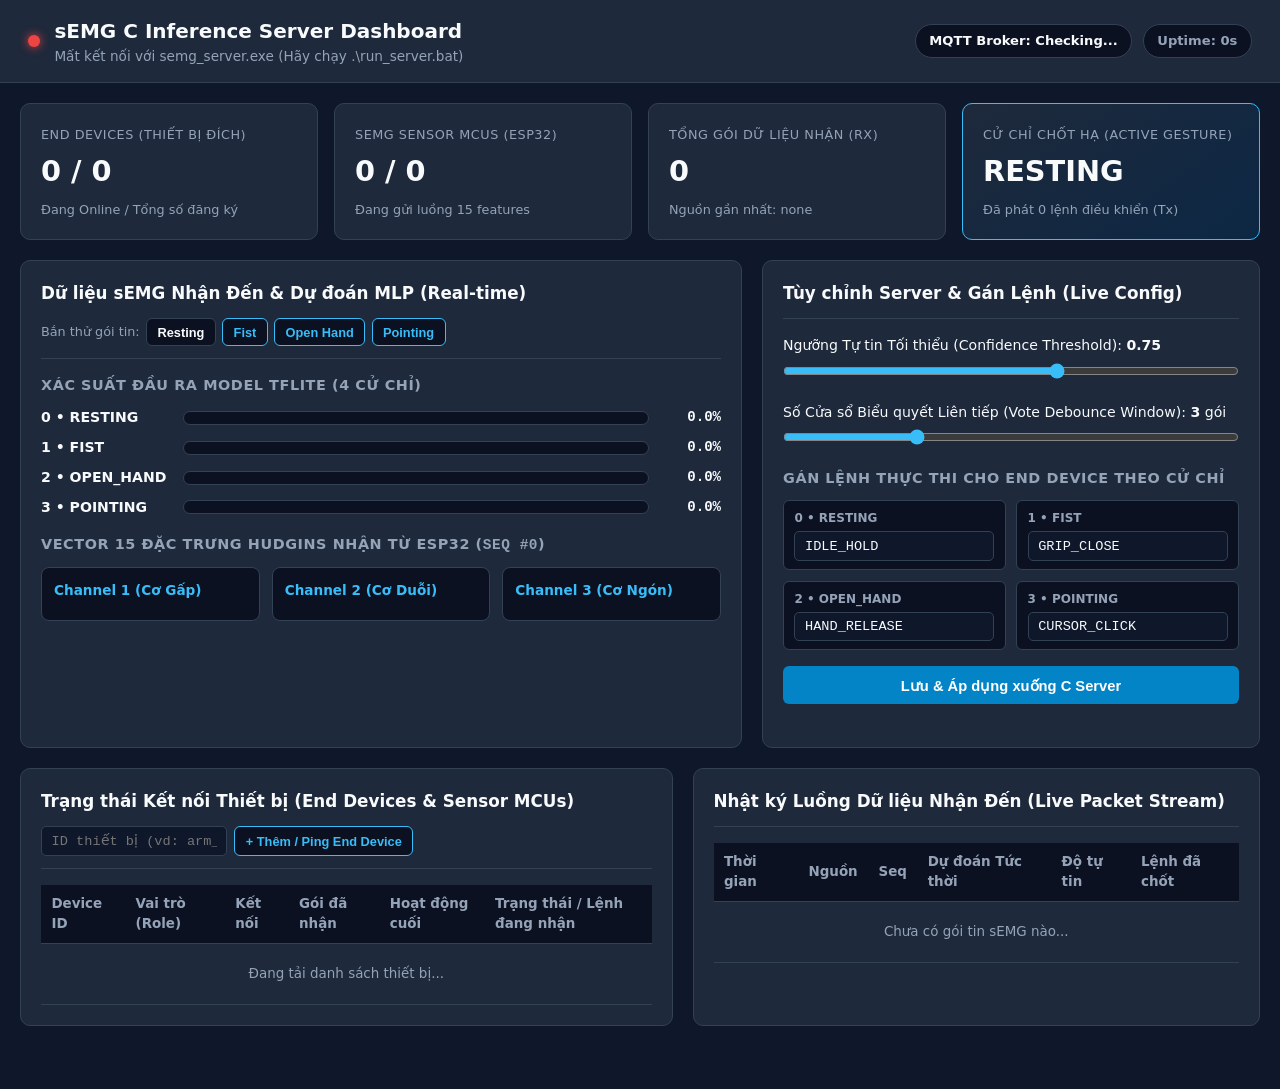
==== Server/ui/index.html @ dfbcbc60 "[UPDATE] Web GUI for server" ====
<!DOCTYPE html>
<html lang="vi">
<head>
  <meta charset="UTF-8">
  <meta name="viewport" content="width=device-width, initial-scale=1.0">
  <title>sEMG IoT Inference Server — Control Center</title>
  <link rel="stylesheet" href="style.css">
</head>
<body>
  <header class="topbar">
    <div class="brand">
      <span class="pulse-dot" id="srvDot"></span>
      <div>
        <h1>sEMG C Inference Server Dashboard</h1>
        <p id="engineInfo">Connecting to C Backend (http://localhost:8080)...</p>
      </div>
    </div>
    <div class="topbar-badges">
      <div class="status-pill" id="mqttBadge">MQTT Broker: Checking...</div>
      <div class="status-pill muted" id="uptimeBadge">Uptime: 0s</div>
    </div>
  </header>

  <main class="container">
    <!-- Hàng 1: KPI Cards -->
    <section class="kpi-grid">
      <div class="kpi-card">
        <span class="kpi-label">End Devices (Thiết bị Đích)</span>
        <div class="kpi-value" id="kpiEndDev">0 / 0</div>
        <span class="kpi-sub">Đang Online / Tổng số đăng ký</span>
      </div>
      <div class="kpi-card">
        <span class="kpi-label">sEMG Sensor MCUs (ESP32)</span>
        <div class="kpi-value" id="kpiSensors">0 / 0</div>
        <span class="kpi-sub">Đang gửi luồng 15 features</span>
      </div>
      <div class="kpi-card">
        <span class="kpi-label">Tổng Gói Dữ liệu Nhận (Rx)</span>
        <div class="kpi-value" id="kpiRx">0</div>
        <span class="kpi-sub" id="kpiLastSensor">Nguồn gần nhất: none</span>
      </div>
      <div class="kpi-card highlight">
        <span class="kpi-label">Cử chỉ Chốt Hạ (Active Gesture)</span>
        <div class="kpi-value" id="kpiGesture">RESTING</div>
        <span class="kpi-sub" id="kpiTx">Đã phát 0 lệnh điều khiển (Tx)</span>
      </div>
    </section>

    <!-- Hàng 2: Dữ liệu nhận đến (15 Features + Xác suất MLP) & Tùy chỉnh Server -->
    <section class="main-grid">
      <!-- Cột Trái: Live Incoming Data & MLP Probabilities -->
      <div class="panel">
        <div class="panel-header">
          <h2>Dữ liệu sEMG Nhận Đến &amp; Dự đoán MLP (Real-time)</h2>
          <div class="sim-controls">
            <span>Bắn thử gói tin:</span>
            <button class="btn-sm" onclick="sendSimGesture('RESTING')">Resting</button>
            <button class="btn-sm accent" onclick="sendSimGesture('FIST')">Fist</button>
            <button class="btn-sm accent" onclick="sendSimGesture('OPEN_HAND')">Open Hand</button>
            <button class="btn-sm accent" onclick="sendSimGesture('POINTING')">Pointing</button>
          </div>
        </div>

        <div class="prob-section">
          <h3>Xác suất Đầu ra Model TFLite (4 Cử chỉ)</h3>
          <div class="prob-bars">
            <div class="prob-row">
              <span class="prob-name">0 • RESTING</span>
              <div class="bar-track"><div class="bar-fill" id="bar0" style="width:0%"></div></div>
              <span class="prob-val" id="val0">0.0%</span>
            </div>
            <div class="prob-row">
              <span class="prob-name">1 • FIST</span>
              <div class="bar-track"><div class="bar-fill" id="bar1" style="width:0%"></div></div>
              <span class="prob-val" id="val1">0.0%</span>
            </div>
            <div class="prob-row">
              <span class="prob-name">2 • OPEN_HAND</span>
              <div class="bar-track"><div class="bar-fill" id="bar2" style="width:0%"></div></div>
              <span class="prob-val" id="val2">0.0%</span>
            </div>
            <div class="prob-row">
              <span class="prob-name">3 • POINTING</span>
              <div class="bar-track"><div class="bar-fill" id="bar3" style="width:0%"></div></div>
              <span class="prob-val" id="val3">0.0%</span>
            </div>
          </div>
        </div>

        <h3>Vector 15 Đặc trưng Hudgins Nhận từ ESP32 (<code id="seqLabel">seq #0</code>)</h3>
        <div class="channel-grid">
          <div class="ch-card">
            <h4>Channel 1 (Cơ Gấp)</h4>
            <ul class="feat-list" id="ch1List"></ul>
          </div>
          <div class="ch-card">
            <h4>Channel 2 (Cơ Duỗi)</h4>
            <ul class="feat-list" id="ch2List"></ul>
          </div>
          <div class="ch-card">
            <h4>Channel 3 (Cơ Ngón)</h4>
            <ul class="feat-list" id="ch3List"></ul>
          </div>
        </div>
      </div>

      <!-- Cột Phải: Các Tùy chỉnh (Server Tuning & Action Mapping) -->
      <div class="panel">
        <div class="panel-header">
          <h2>Tùy chỉnh Server &amp; Gán Lệnh (Live Config)</h2>
        </div>

        <form id="configForm" onsubmit="saveConfig(event)">
          <div class="form-group">
            <label for="confInput">
              Ngưỡng Tự tin Tối thiểu (Confidence Threshold):
              <strong id="confDisplay">0.75</strong>
            </label>
            <input type="range" id="confInput" min="0.40" max="0.98" step="0.01" value="0.75"
                   oninput="document.getElementById('confDisplay').textContent = parseFloat(this.value).toFixed(2)">
          </div>

          <div class="form-group">
            <label for="voteInput">
              Số Cửa sổ Biểu quyết Liên tiếp (Vote Debounce Window):
              <strong id="voteDisplay">3</strong> gói
            </label>
            <input type="range" id="voteInput" min="1" max="8" step="1" value="3"
                   oninput="document.getElementById('voteDisplay').textContent = this.value">
          </div>

          <h3>Gán Lệnh Thực thi cho End Device theo Cử chỉ</h3>
          <div class="action-map-grid">
            <div class="map-item">
              <span>0 • RESTING</span>
              <input type="text" id="act0" value="IDLE_HOLD">
            </div>
            <div class="map-item">
              <span>1 • FIST</span>
              <input type="text" id="act1" value="GRIP_CLOSE">
            </div>
            <div class="map-item">
              <span>2 • OPEN_HAND</span>
              <input type="text" id="act2" value="HAND_RELEASE">
            </div>
            <div class="map-item">
              <span>3 • POINTING</span>
              <input type="text" id="act3" value="CURSOR_CLICK">
            </div>
          </div>

          <button type="submit" class="btn-primary">Lưu &amp; Áp dụng xuống C Server</button>
          <span class="save-msg" id="saveStatus"></span>
        </form>
      </div>
    </section>

    <!-- Hàng 3: Trạng thái kết nối End Devices & Nhật ký Gói tin -->
    <section class="bottom-grid">
      <div class="panel">
        <div class="panel-header">
          <h2>Trạng thái Kết nối Thiết bị (End Devices &amp; Sensor MCUs)</h2>
          <div class="inline-add">
            <input type="text" id="newEndDevId" placeholder="ID thiết bị (vd: arm_mcu_02)">
            <button class="btn-sm accent" onclick="registerEndDevice()">+ Thêm / Ping End Device</button>
          </div>
        </div>
        <table>
          <thead>
            <tr>
              <th>Device ID</th>
              <th>Vai trò (Role)</th>
              <th>Kết nối</th>
              <th>Gói đã nhận</th>
              <th>Hoạt động cuối</th>
              <th>Trạng thái / Lệnh đang nhận</th>
            </tr>
          </thead>
          <tbody id="deviceTableBody">
            <tr><td colspan="6" class="empty-cell">Đang tải danh sách thiết bị...</td></tr>
          </tbody>
        </table>
      </div>

      <div class="panel">
        <div class="panel-header">
          <h2>Nhật ký Luồng Dữ liệu Nhận Đến (Live Packet Stream)</h2>
        </div>
        <table>
          <thead>
            <tr>
              <th>Thời gian</th>
              <th>Nguồn</th>
              <th>Seq</th>
              <th>Dự đoán Tức thời</th>
              <th>Độ tự tin</th>
              <th>Lệnh đã chốt</th>
            </tr>
          </thead>
          <tbody id="logTableBody">
            <tr><td colspan="6" class="empty-cell">Chưa có gói tin sEMG nào...</td></tr>
          </tbody>
        </table>
      </div>
    </section>
  </main>

  <script src="app.js"></script>
</body>
</html>
---- Server/ui/style.css ----
:root {
  --bg: #0f172a;
  --panel: #1e293b;
  --panel-alt: #0b1120;
  --border: #334155;
  --text: #f8fafc;
  --muted: #94a3b8;
  --accent: #38bdf8;
  --accent-strong: #0284c7;
  --ok: #22c55e;
  --warn: #f59e0b;
  --err: #ef4444;
}

* {
  box-sizing: border-box;
  margin: 0;
  padding: 0;
}

body {
  background: var(--bg);
  color: var(--text);
  font-family: system-ui, -apple-system, "Segoe UI", Roboto, sans-serif;
  line-height: 1.5;
  padding-bottom: 2.5rem;
}

.topbar {
  background: var(--panel);
  border-bottom: 1px solid var(--border);
  padding: 1rem 1.75rem;
  display: flex;
  justify-content: space-between;
  align-items: center;
  flex-wrap: wrap;
  gap: 1rem;
}

.brand {
  display: flex;
  align-items: center;
  gap: 0.9rem;
}

.brand h1 {
  font-size: 1.25rem;
  font-weight: 700;
}

.brand p {
  font-size: 0.85rem;
  color: var(--muted);
}

.pulse-dot {
  width: 12px;
  height: 12px;
  border-radius: 50%;
  background: var(--err);
  box-shadow: 0 0 10px var(--err);
}

.pulse-dot.online {
  background: var(--ok);
  box-shadow: 0 0 10px var(--ok);
}

.topbar-badges {
  display: flex;
  gap: 0.65rem;
}

.status-pill {
  background: var(--panel-alt);
  border: 1px solid var(--border);
  padding: 0.4rem 0.85rem;
  border-radius: 999px;
  font-size: 0.82rem;
  font-weight: 600;
}

.status-pill.ok {
  border-color: var(--ok);
  color: #4ade80;
}

.status-pill.muted {
  color: var(--muted);
}

.container {
  max-width: 1400px;
  margin: 1.25rem auto;
  padding: 0 1.25rem;
  display: flex;
  flex-direction: column;
  gap: 1.25rem;
}

.kpi-grid {
  display: grid;
  grid-template-columns: repeat(auto-fit, minmax(240px, 1fr));
  gap: 1rem;
}

.kpi-card {
  background: var(--panel);
  border: 1px solid var(--border);
  border-radius: 10px;
  padding: 1.1rem 1.25rem;
}

.kpi-card.highlight {
  border-color: var(--accent);
  background: linear-gradient(145deg, #1e293b, #0c2744);
}

.kpi-label {
  font-size: 0.8rem;
  text-transform: uppercase;
  letter-spacing: 0.04em;
  color: var(--muted);
}

.kpi-value {
  font-size: 1.8rem;
  font-weight: 800;
  margin: 0.25rem 0;
}

.kpi-sub {
  font-size: 0.8rem;
  color: var(--muted);
}

.main-grid {
  display: grid;
  grid-template-columns: 1.45fr 1fr;
  gap: 1.25rem;
}

.bottom-grid {
  display: grid;
  grid-template-columns: 1.15fr 1fr;
  gap: 1.25rem;
}

@media (max-width: 1024px) {
  .main-grid, .bottom-grid {
    grid-template-columns: 1fr;
  }
}

.panel {
  background: var(--panel);
  border: 1px solid var(--border);
  border-radius: 10px;
  padding: 1.25rem;
}

.panel-header {
  display: flex;
  justify-content: space-between;
  align-items: center;
  flex-wrap: wrap;
  gap: 0.75rem;
  margin-bottom: 1rem;
  padding-bottom: 0.75rem;
  border-bottom: 1px solid var(--border);
}

.panel-header h2 {
  font-size: 1.05rem;
  font-weight: 700;
}

h3 {
  font-size: 0.9rem;
  color: var(--muted);
  text-transform: uppercase;
  letter-spacing: 0.04em;
  margin: 1rem 0 0.65rem;
}

.sim-controls {
  display: flex;
  align-items: center;
  gap: 0.4rem;
  font-size: 0.8rem;
  color: var(--muted);
}

.btn-sm {
  background: var(--panel-alt);
  color: var(--text);
  border: 1px solid var(--border);
  border-radius: 6px;
  padding: 0.35rem 0.65rem;
  font-size: 0.8rem;
  cursor: pointer;
  font-weight: 600;
}

.btn-sm.accent {
  border-color: var(--accent);
  color: var(--accent);
}

.btn-sm:hover {
  background: var(--accent-strong);
  color: #fff;
}

.prob-bars {
  display: flex;
  flex-direction: column;
  gap: 0.55rem;
}

.prob-row {
  display: grid;
  grid-template-columns: 130px 1fr 60px;
  align-items: center;
  gap: 0.75rem;
  font-size: 0.88rem;
}

.prob-name {
  font-weight: 600;
}

.bar-track {
  background: var(--panel-alt);
  border: 1px solid var(--border);
  height: 14px;
  border-radius: 999px;
  overflow: hidden;
}

.bar-fill {
  height: 100%;
  background: linear-gradient(90deg, #0284c7, #38bdf8);
  transition: width 0.2s ease;
}

.prob-val {
  text-align: right;
  font-family: Consolas, monospace;
  font-weight: 700;
}

.channel-grid {
  display: grid;
  grid-template-columns: repeat(3, 1fr);
  gap: 0.75rem;
}

.ch-card {
  background: var(--panel-alt);
  border: 1px solid var(--border);
  border-radius: 8px;
  padding: 0.75rem;
}

.ch-card h4 {
  font-size: 0.85rem;
  color: var(--accent);
  margin-bottom: 0.5rem;
}

.feat-list {
  list-style: none;
  font-size: 0.82rem;
  font-family: Consolas, monospace;
}

.feat-list li {
  display: flex;
  justify-content: space-between;
  padding: 0.18rem 0;
  border-bottom: 1px dashed #1e293b;
}

.form-group {
  margin-bottom: 1rem;
}

.form-group label {
  display: block;
  font-size: 0.88rem;
  margin-bottom: 0.35rem;
}

input[type="range"] {
  width: 100%;
  accent-color: var(--accent);
}

.action-map-grid {
  display: grid;
  grid-template-columns: 1fr 1fr;
  gap: 0.65rem;
  margin-bottom: 1rem;
}

.map-item {
  background: var(--panel-alt);
  border: 1px solid var(--border);
  border-radius: 6px;
  padding: 0.5rem 0.65rem;
  display: flex;
  flex-direction: column;
  gap: 0.25rem;
}

.map-item span {
  font-size: 0.75rem;
  color: var(--muted);
  font-weight: 700;
}

input[type="text"] {
  background: #0f172a;
  color: var(--text);
  border: 1px solid var(--border);
  border-radius: 5px;
  padding: 0.4rem 0.6rem;
  font-size: 0.85rem;
  font-family: Consolas, monospace;
}

.btn-primary {
  width: 100%;
  background: var(--accent-strong);
  color: #fff;
  border: none;
  border-radius: 6px;
  padding: 0.65rem 1rem;
  font-size: 0.92rem;
  font-weight: 700;
  cursor: pointer;
}

.btn-primary:hover {
  background: #0369a1;
}

.save-msg {
  display: block;
  margin-top: 0.45rem;
  font-size: 0.82rem;
  color: #4ade80;
  min-height: 1.2em;
}

.inline-add {
  display: flex;
  gap: 0.45rem;
}

table {
  width: 100%;
  border-collapse: collapse;
  font-size: 0.84rem;
}

th, td {
  padding: 0.55rem 0.65rem;
  border-bottom: 1px solid var(--border);
  text-align: left;
}

th {
  color: var(--muted);
  font-weight: 600;
  background: var(--panel-alt);
}

.badge {
  display: inline-block;
  padding: 0.15rem 0.5rem;
  border-radius: 999px;
  font-size: 0.74rem;
  font-weight: 700;
}

.badge.online {
  background: rgba(34, 197, 94, 0.18);
  color: #4ade80;
}

.badge.offline {
  background: rgba(239, 68, 68, 0.18);
  color: #f87171;
}

.badge.role {
  background: rgba(56, 189, 248, 0.15);
  color: var(--accent);
}

.empty-cell {
  text-align: center;
  color: var(--muted);
  padding: 1.25rem;
}
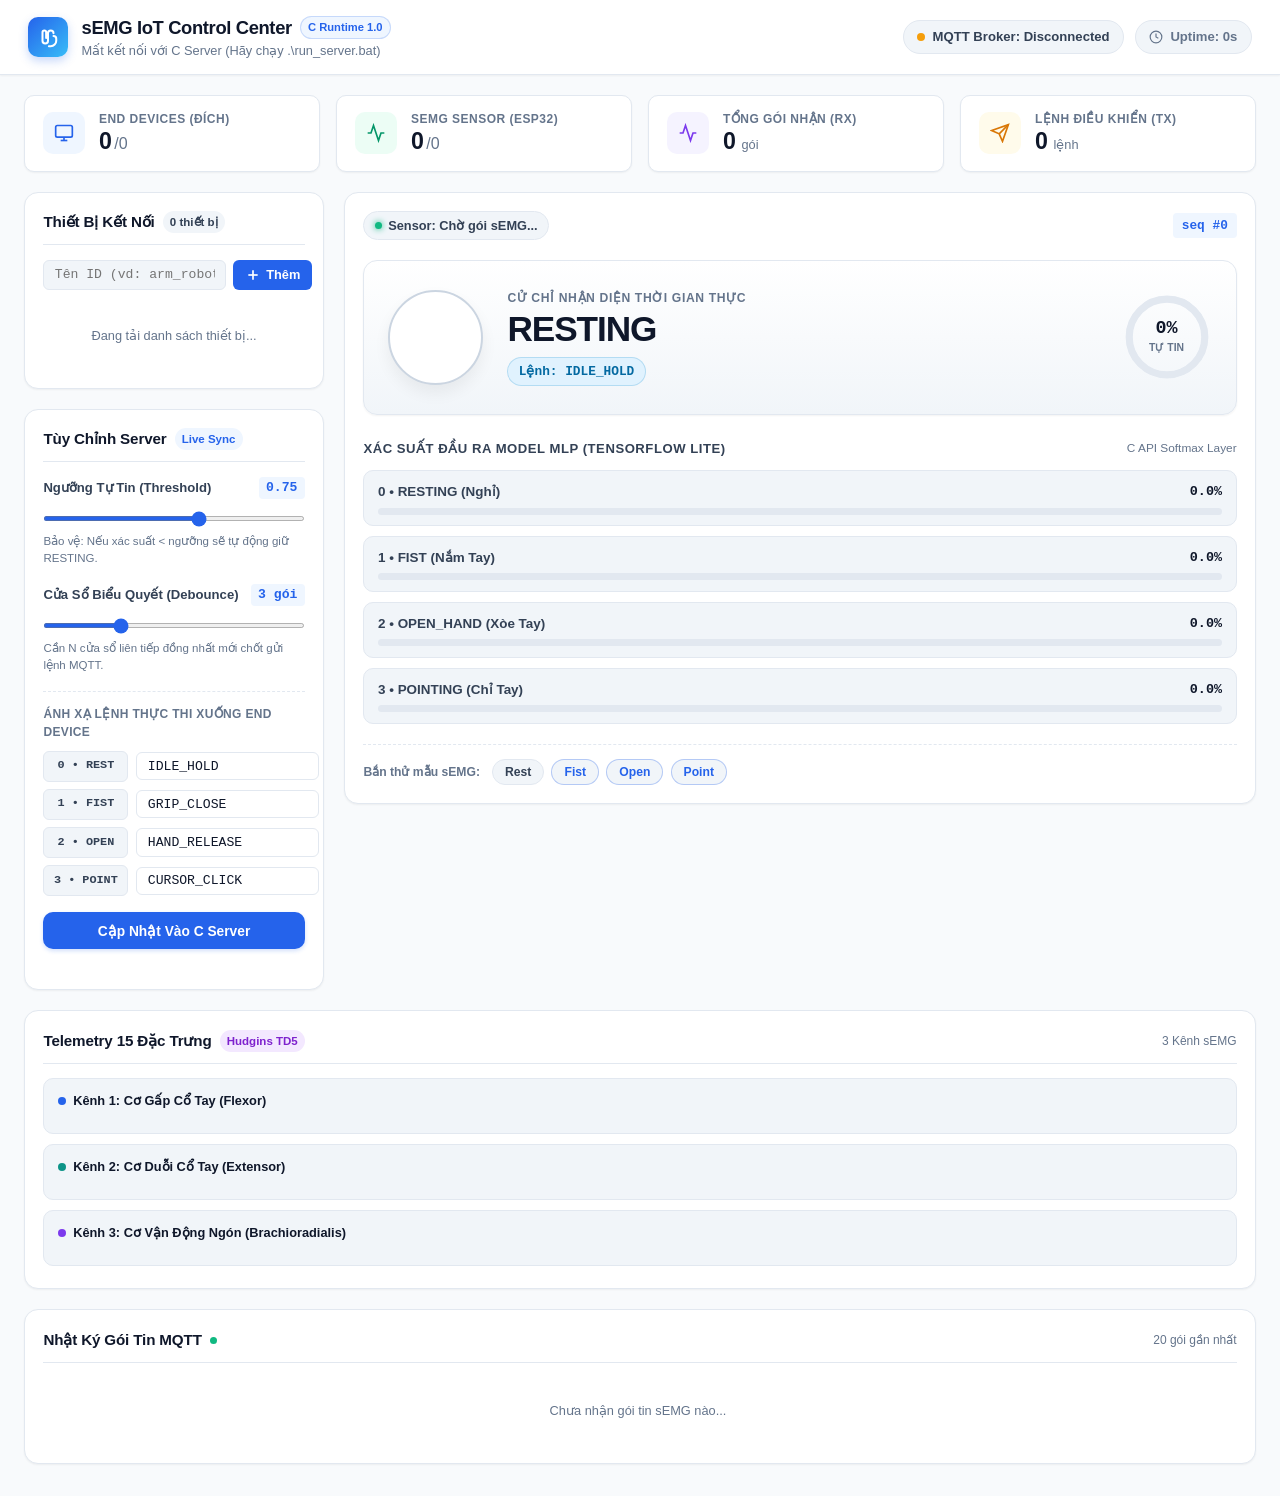
==== commit dffbbbd0: "[FIX] New GUI for web" ====
--- a/Server/ui/index.html
+++ b/Server/ui/index.html
@@ -3,206 +3,330 @@
 <head>
   <meta charset="UTF-8">
   <meta name="viewport" content="width=device-width, initial-scale=1.0">
-  <title>sEMG IoT Inference Server — Control Center</title>
+  <title>sEMG IoT Gesture Control Center</title>
   <link rel="stylesheet" href="style.css">
 </head>
 <body>
-  <header class="topbar">
-    <div class="brand">
-      <span class="pulse-dot" id="srvDot"></span>
+  <!-- 1. Header / Topbar -->
+  <header class="app-header">
+    <div class="brand-cluster">
+      <div class="brand-symbol">
+        <svg viewBox="0 0 24 24" fill="none" stroke="currentColor" stroke-width="2.2" stroke-linecap="round" stroke-linejoin="round">
+          <path d="M18 8a3 3 0 0 0-3-3 3 3 0 0 0-3 3v8a3 3 0 0 1-3 3 3 3 0 0 1-3-3V7a2 2 0 0 1 4 0v6"/>
+          <path d="M18 11a3 3 0 0 1 3 3v2a6 6 0 0 1-6 6h-2"/>
+        </svg>
+      </div>
       <div>
-        <h1>sEMG C Inference Server Dashboard</h1>
-        <p id="engineInfo">Connecting to C Backend (http://localhost:8080)...</p>
-      </div>
-    </div>
-    <div class="topbar-badges">
-      <div class="status-pill" id="mqttBadge">MQTT Broker: Checking...</div>
-      <div class="status-pill muted" id="uptimeBadge">Uptime: 0s</div>
+        <div class="brand-title-row">
+          <h1>sEMG IoT Control Center</h1>
+          <span class="version-tag">C Runtime 1.0</span>
+        </div>
+        <p class="brand-sub" id="engineInfo">Đang kết nối C Server Backend (http://localhost:8080)...</p>
+      </div>
+    </div>
+
+    <div class="header-status-group">
+      <div class="status-chip" id="mqttChip">
+        <span class="status-indicator" id="mqttDot"></span>
+        <span id="mqttStatusText">MQTT Broker: Đang kết nối...</span>
+      </div>
+      <div class="status-chip neutral" id="uptimeChip">
+        <svg viewBox="0 0 24 24" width="14" height="14" fill="none" stroke="currentColor" stroke-width="2"><circle cx="12" cy="12" r="10"/><polyline points="12 6 12 12 16 14"/></svg>
+        <span id="uptimeText">Uptime: 0s</span>
+      </div>
     </div>
   </header>
 
-  <main class="container">
-    <!-- Hàng 1: KPI Cards -->
-    <section class="kpi-grid">
-      <div class="kpi-card">
-        <span class="kpi-label">End Devices (Thiết bị Đích)</span>
-        <div class="kpi-value" id="kpiEndDev">0 / 0</div>
-        <span class="kpi-sub">Đang Online / Tổng số đăng ký</span>
-      </div>
-      <div class="kpi-card">
-        <span class="kpi-label">sEMG Sensor MCUs (ESP32)</span>
-        <div class="kpi-value" id="kpiSensors">0 / 0</div>
-        <span class="kpi-sub">Đang gửi luồng 15 features</span>
-      </div>
-      <div class="kpi-card">
-        <span class="kpi-label">Tổng Gói Dữ liệu Nhận (Rx)</span>
-        <div class="kpi-value" id="kpiRx">0</div>
-        <span class="kpi-sub" id="kpiLastSensor">Nguồn gần nhất: none</span>
-      </div>
-      <div class="kpi-card highlight">
-        <span class="kpi-label">Cử chỉ Chốt Hạ (Active Gesture)</span>
-        <div class="kpi-value" id="kpiGesture">RESTING</div>
-        <span class="kpi-sub" id="kpiTx">Đã phát 0 lệnh điều khiển (Tx)</span>
-      </div>
-    </section>
-
-    <!-- Hàng 2: Dữ liệu nhận đến (15 Features + Xác suất MLP) & Tùy chỉnh Server -->
-    <section class="main-grid">
-      <!-- Cột Trái: Live Incoming Data & MLP Probabilities -->
-      <div class="panel">
-        <div class="panel-header">
-          <h2>Dữ liệu sEMG Nhận Đến &amp; Dự đoán MLP (Real-time)</h2>
-          <div class="sim-controls">
-            <span>Bắn thử gói tin:</span>
-            <button class="btn-sm" onclick="sendSimGesture('RESTING')">Resting</button>
-            <button class="btn-sm accent" onclick="sendSimGesture('FIST')">Fist</button>
-            <button class="btn-sm accent" onclick="sendSimGesture('OPEN_HAND')">Open Hand</button>
-            <button class="btn-sm accent" onclick="sendSimGesture('POINTING')">Pointing</button>
-          </div>
-        </div>
-
-        <div class="prob-section">
-          <h3>Xác suất Đầu ra Model TFLite (4 Cử chỉ)</h3>
-          <div class="prob-bars">
-            <div class="prob-row">
-              <span class="prob-name">0 • RESTING</span>
-              <div class="bar-track"><div class="bar-fill" id="bar0" style="width:0%"></div></div>
-              <span class="prob-val" id="val0">0.0%</span>
-            </div>
-            <div class="prob-row">
-              <span class="prob-name">1 • FIST</span>
-              <div class="bar-track"><div class="bar-fill" id="bar1" style="width:0%"></div></div>
-              <span class="prob-val" id="val1">0.0%</span>
-            </div>
-            <div class="prob-row">
-              <span class="prob-name">2 • OPEN_HAND</span>
-              <div class="bar-track"><div class="bar-fill" id="bar2" style="width:0%"></div></div>
-              <span class="prob-val" id="val2">0.0%</span>
-            </div>
-            <div class="prob-row">
-              <span class="prob-name">3 • POINTING</span>
-              <div class="bar-track"><div class="bar-fill" id="bar3" style="width:0%"></div></div>
-              <span class="prob-val" id="val3">0.0%</span>
-            </div>
-          </div>
-        </div>
-
-        <h3>Vector 15 Đặc trưng Hudgins Nhận từ ESP32 (<code id="seqLabel">seq #0</code>)</h3>
-        <div class="channel-grid">
-          <div class="ch-card">
-            <h4>Channel 1 (Cơ Gấp)</h4>
-            <ul class="feat-list" id="ch1List"></ul>
-          </div>
-          <div class="ch-card">
-            <h4>Channel 2 (Cơ Duỗi)</h4>
-            <ul class="feat-list" id="ch2List"></ul>
-          </div>
-          <div class="ch-card">
-            <h4>Channel 3 (Cơ Ngón)</h4>
-            <ul class="feat-list" id="ch3List"></ul>
-          </div>
-        </div>
-      </div>
-
-      <!-- Cột Phải: Các Tùy chỉnh (Server Tuning & Action Mapping) -->
-      <div class="panel">
-        <div class="panel-header">
-          <h2>Tùy chỉnh Server &amp; Gán Lệnh (Live Config)</h2>
+  <!-- 2. Slim Metric Strip (KPIs trải ngang gọn gàng) -->
+  <section class="metric-strip">
+    <div class="metric-tile">
+      <div class="metric-icon blue">
+        <svg viewBox="0 0 24 24" fill="none" stroke="currentColor" stroke-width="2"><rect x="2" y="3" width="20" height="14" rx="2"/><line x1="8" y1="21" x2="16" y2="21"/><line x1="12" y1="17" x2="12" y2="21"/></svg>
+      </div>
+      <div class="metric-content">
+        <span class="metric-label">End Devices (Đích)</span>
+        <div class="metric-num"><strong id="kpiEndDevOnline">0</strong><span class="metric-den">/<span id="kpiEndDevTotal">0</span></span></div>
+      </div>
+    </div>
+
+    <div class="metric-tile">
+      <div class="metric-icon emerald">
+        <svg viewBox="0 0 24 24" fill="none" stroke="currentColor" stroke-width="2"><path d="M22 12h-4l-3 9L9 3l-3 9H2"/></svg>
+      </div>
+      <div class="metric-content">
+        <span class="metric-label">sEMG Sensor (ESP32)</span>
+        <div class="metric-num"><strong id="kpiSensorOnline">0</strong><span class="metric-den">/<span id="kpiSensorTotal">0</span></span></div>
+      </div>
+    </div>
+
+    <div class="metric-tile">
+      <div class="metric-icon purple">
+        <svg viewBox="0 0 24 24" fill="none" stroke="currentColor" stroke-width="2"><polyline points="22 12 18 12 15 21 9 3 6 12 2 12"/></svg>
+      </div>
+      <div class="metric-content">
+        <span class="metric-label">Tổng Gói Nhận (Rx)</span>
+        <div class="metric-num"><strong id="kpiTotalRx">0</strong><span class="metric-unit" id="kpiLastDev">gói</span></div>
+      </div>
+    </div>
+
+    <div class="metric-tile">
+      <div class="metric-icon amber">
+        <svg viewBox="0 0 24 24" fill="none" stroke="currentColor" stroke-width="2"><line x1="22" y1="2" x2="11" y2="13"/><polygon points="22 2 15 22 11 13 2 9 22 2"/></svg>
+      </div>
+      <div class="metric-content">
+        <span class="metric-label">Lệnh Điều Khiển (Tx)</span>
+        <div class="metric-num"><strong id="kpiTotalTx">0</strong><span class="metric-unit">lệnh</span></div>
+      </div>
+    </div>
+  </section>
+
+  <!-- 3. Main Workspace: Mission Control 3 Cột -->
+  <main class="mission-control-grid">
+
+    <!-- CỘT 1: Quản lý Thiết bị (Fleet) & Tùy chỉnh (Config) -->
+    <aside class="col-panel col-fleet">
+      <!-- 1.1 Danh sách Thiết bị -->
+      <section class="card">
+        <div class="card-header">
+          <div class="header-label-group">
+            <h2>Thiết Bị Kết Nối</h2>
+            <span class="badge-count" id="fleetBadge">0 thiết bị</span>
+          </div>
+        </div>
+
+        <div class="device-quick-add">
+          <input type="text" id="newEndDevId" placeholder="Tên ID (vd: arm_robot_01)">
+          <button class="btn-icon-add" onclick="registerEndDevice()" title="Thêm / Ping End Device">
+            <svg viewBox="0 0 24 24" width="16" height="16" fill="none" stroke="currentColor" stroke-width="2.5"><line x1="12" y1="5" x2="12" y2="19"/><line x1="5" y1="12" x2="19" y2="12"/></svg>
+            <span>Thêm</span>
+          </button>
+        </div>
+
+        <div class="device-list" id="deviceListContainer">
+          <div class="empty-state">Đang tải danh sách thiết bị...</div>
+        </div>
+      </section>
+
+      <!-- 1.2 Cấu hình Thông số Server -->
+      <section class="card config-card">
+        <div class="card-header">
+          <div class="header-label-group">
+            <h2>Tùy Chỉnh Server</h2>
+            <span class="live-tag">Live Sync</span>
+          </div>
         </div>
 
         <form id="configForm" onsubmit="saveConfig(event)">
-          <div class="form-group">
-            <label for="confInput">
-              Ngưỡng Tự tin Tối thiểu (Confidence Threshold):
-              <strong id="confDisplay">0.75</strong>
-            </label>
+          <div class="slider-group">
+            <div class="slider-header">
+              <label for="confInput">Ngưỡng Tự Tin (Threshold)</label>
+              <span class="slider-value" id="confDisplay">0.75</span>
+            </div>
             <input type="range" id="confInput" min="0.40" max="0.98" step="0.01" value="0.75"
                    oninput="document.getElementById('confDisplay').textContent = parseFloat(this.value).toFixed(2)">
-          </div>
-
-          <div class="form-group">
-            <label for="voteInput">
-              Số Cửa sổ Biểu quyết Liên tiếp (Vote Debounce Window):
-              <strong id="voteDisplay">3</strong> gói
-            </label>
+            <span class="slider-desc">Bảo vệ: Nếu xác suất &lt; ngưỡng sẽ tự động giữ RESTING.</span>
+          </div>
+
+          <div class="slider-group">
+            <div class="slider-header">
+              <label for="voteInput">Cửa Sổ Biểu Quyết (Debounce)</label>
+              <span class="slider-value" id="voteDisplay">3 gói</span>
+            </div>
             <input type="range" id="voteInput" min="1" max="8" step="1" value="3"
-                   oninput="document.getElementById('voteDisplay').textContent = this.value">
-          </div>
-
-          <h3>Gán Lệnh Thực thi cho End Device theo Cử chỉ</h3>
-          <div class="action-map-grid">
-            <div class="map-item">
-              <span>0 • RESTING</span>
-              <input type="text" id="act0" value="IDLE_HOLD">
-            </div>
-            <div class="map-item">
-              <span>1 • FIST</span>
-              <input type="text" id="act1" value="GRIP_CLOSE">
-            </div>
-            <div class="map-item">
-              <span>2 • OPEN_HAND</span>
-              <input type="text" id="act2" value="HAND_RELEASE">
-            </div>
-            <div class="map-item">
-              <span>3 • POINTING</span>
-              <input type="text" id="act3" value="CURSOR_CLICK">
-            </div>
-          </div>
-
-          <button type="submit" class="btn-primary">Lưu &amp; Áp dụng xuống C Server</button>
-          <span class="save-msg" id="saveStatus"></span>
+                   oninput="document.getElementById('voteDisplay').textContent = this.value + ' gói'">
+            <span class="slider-desc">Cần N cửa sổ liên tiếp đồng nhất mới chốt gửi lệnh MQTT.</span>
+          </div>
+
+          <div class="action-map-section">
+            <span class="section-micro-label">Ánh Xạ Lệnh Thực Thi Xuống End Device</span>
+            <div class="action-map-rows">
+              <div class="action-row">
+                <span class="act-gesture-tag">0 • REST</span>
+                <input type="text" id="act0" value="IDLE_HOLD">
+              </div>
+              <div class="action-row">
+                <span class="act-gesture-tag">1 • FIST</span>
+                <input type="text" id="act1" value="GRIP_CLOSE">
+              </div>
+              <div class="action-row">
+                <span class="act-gesture-tag">2 • OPEN</span>
+                <input type="text" id="act2" value="HAND_RELEASE">
+              </div>
+              <div class="action-row">
+                <span class="act-gesture-tag">3 • POINT</span>
+                <input type="text" id="act3" value="CURSOR_CLICK">
+              </div>
+            </div>
+          </div>
+
+          <button type="submit" class="btn-primary" id="btnSaveConfig">
+            <span>Cập Nhật Vào C Server</span>
+          </button>
+          <div class="save-toast" id="saveStatus"></div>
         </form>
-      </div>
-    </section>
-
-    <!-- Hàng 3: Trạng thái kết nối End Devices & Nhật ký Gói tin -->
-    <section class="bottom-grid">
-      <div class="panel">
-        <div class="panel-header">
-          <h2>Trạng thái Kết nối Thiết bị (End Devices &amp; Sensor MCUs)</h2>
-          <div class="inline-add">
-            <input type="text" id="newEndDevId" placeholder="ID thiết bị (vd: arm_mcu_02)">
-            <button class="btn-sm accent" onclick="registerEndDevice()">+ Thêm / Ping End Device</button>
-          </div>
-        </div>
-        <table>
-          <thead>
-            <tr>
-              <th>Device ID</th>
-              <th>Vai trò (Role)</th>
-              <th>Kết nối</th>
-              <th>Gói đã nhận</th>
-              <th>Hoạt động cuối</th>
-              <th>Trạng thái / Lệnh đang nhận</th>
-            </tr>
-          </thead>
-          <tbody id="deviceTableBody">
-            <tr><td colspan="6" class="empty-cell">Đang tải danh sách thiết bị...</td></tr>
-          </tbody>
-        </table>
-      </div>
-
-      <div class="panel">
-        <div class="panel-header">
-          <h2>Nhật ký Luồng Dữ liệu Nhận Đến (Live Packet Stream)</h2>
-        </div>
-        <table>
-          <thead>
-            <tr>
-              <th>Thời gian</th>
-              <th>Nguồn</th>
-              <th>Seq</th>
-              <th>Dự đoán Tức thời</th>
-              <th>Độ tự tin</th>
-              <th>Lệnh đã chốt</th>
-            </tr>
-          </thead>
-          <tbody id="logTableBody">
-            <tr><td colspan="6" class="empty-cell">Chưa có gói tin sEMG nào...</td></tr>
-          </tbody>
-        </table>
-      </div>
-    </section>
+      </section>
+    </aside>
+
+
+    <!-- CỘT 2: Tâm điểm Thị giác (Focal Stage) - Hero Visualizer & Xác suất MLP -->
+    <main class="col-panel col-hero">
+      <section class="card hero-stage-card">
+        <div class="stage-top-meta">
+          <div class="meta-stream-tag">
+            <span class="meta-pulse"></span>
+            <span id="activeSensorLabel">Sensor: Chờ gói sEMG...</span>
+          </div>
+          <div class="meta-seq" id="activeSeqLabel">seq #0</div>
+        </div>
+
+        <!-- Hero Gesture Display (SVG Bàn tay + Gauge Tự Tin) -->
+        <div class="hero-visualizer-box">
+          <div class="hand-avatar-wrapper" id="handAvatarBox">
+            <div class="hand-svg-container" id="handSvgSlot">
+              <!-- SVG Bàn tay render động qua app.js -->
+            </div>
+            <div class="hand-glow-ring"></div>
+          </div>
+
+          <div class="hero-info">
+            <span class="hero-sublabel">Cử chỉ Nhận diện Thời gian thực</span>
+            <h2 class="hero-gesture-title" id="heroGestureText">RESTING</h2>
+            <div class="hero-action-pill" id="heroActionPill">Lệnh: IDLE_HOLD</div>
+          </div>
+
+          <!-- Đồng hồ Gauge đo Độ tự tin Radial -->
+          <div class="confidence-radial-box">
+            <svg class="radial-svg" viewBox="0 0 100 100">
+              <circle class="radial-bg" cx="50" cy="50" r="42"/>
+              <circle class="radial-progress" id="radialCircle" cx="50" cy="50" r="42"/>
+            </svg>
+            <div class="radial-value-slot">
+              <span class="radial-number" id="radialPercent">0%</span>
+              <span class="radial-caption">Tự tin</span>
+            </div>
+          </div>
+        </div>
+
+        <!-- 4 Thanh Xác Suất MLP Output -->
+        <div class="probabilities-section">
+          <div class="prob-header">
+            <h3>Xác Suất Đầu Ra Model MLP (TensorFlow Lite)</h3>
+            <span class="prob-subtext">C API Softmax Layer</span>
+          </div>
+
+          <div class="prob-list">
+            <div class="prob-item" id="probItem0">
+              <div class="prob-meta">
+                <span class="prob-name">0 • RESTING (Nghỉ)</span>
+                <span class="prob-pct" id="pct0">0.0%</span>
+              </div>
+              <div class="track-bar"><div class="fill-bar" id="fill0"></div></div>
+            </div>
+
+            <div class="prob-item" id="probItem1">
+              <div class="prob-meta">
+                <span class="prob-name">1 • FIST (Nắm Tay)</span>
+                <span class="prob-pct" id="pct1">0.0%</span>
+              </div>
+              <div class="track-bar"><div class="fill-bar" id="fill1"></div></div>
+            </div>
+
+            <div class="prob-item" id="probItem2">
+              <div class="prob-meta">
+                <span class="prob-name">2 • OPEN_HAND (Xòe Tay)</span>
+                <span class="prob-pct" id="pct2">0.0%</span>
+              </div>
+              <div class="track-bar"><div class="fill-bar" id="fill2"></div></div>
+            </div>
+
+            <div class="prob-item" id="probItem3">
+              <div class="prob-meta">
+                <span class="prob-name">3 • POINTING (Chỉ Tay)</span>
+                <span class="prob-pct" id="pct3">0.0%</span>
+              </div>
+              <div class="track-bar"><div class="fill-bar" id="fill3"></div></div>
+            </div>
+          </div>
+        </div>
+
+        <!-- Thanh Giả lập Test nhanh gói tin -->
+        <div class="simulator-strip">
+          <span class="sim-caption">Bắn thử mẫu sEMG:</span>
+          <div class="sim-pill-group">
+            <button class="sim-pill" onclick="sendSimGesture('RESTING')">Rest</button>
+            <button class="sim-pill primary" onclick="sendSimGesture('FIST')">Fist</button>
+            <button class="sim-pill primary" onclick="sendSimGesture('OPEN_HAND')">Open</button>
+            <button class="sim-pill primary" onclick="sendSimGesture('POINTING')">Point</button>
+          </div>
+        </div>
+      </section>
+    </main>
+
+
+    <!-- CỘT 3: Telemetry 15 Đặc trưng sEMG 3 Kênh & Nhật ký Gói tin (Feed) -->
+    <aside class="col-panel col-telemetry">
+      <!-- 3.1 Telemetry 15 Đặc trưng Hudgins (3 Kênh) -->
+      <section class="card">
+        <div class="card-header">
+          <div class="header-label-group">
+            <h2>Telemetry 15 Đặc Trưng</h2>
+            <span class="hudgins-tag">Hudgins TD5</span>
+          </div>
+          <span class="channel-count">3 Kênh sEMG</span>
+        </div>
+
+        <div class="channels-stack">
+          <!-- Kênh 1 -->
+          <div class="channel-card">
+            <div class="ch-title-bar">
+              <div class="ch-dot ch1"></div>
+              <h4>Kênh 1: Cơ Gấp Cổ Tay (Flexor)</h4>
+            </div>
+            <div class="ch-metrics" id="ch1Metrics">
+              <!-- Render động qua app.js -->
+            </div>
+          </div>
+
+          <!-- Kênh 2 -->
+          <div class="channel-card">
+            <div class="ch-title-bar">
+              <div class="ch-dot ch2"></div>
+              <h4>Kênh 2: Cơ Duỗi Cổ Tay (Extensor)</h4>
+            </div>
+            <div class="ch-metrics" id="ch2Metrics">
+              <!-- Render động qua app.js -->
+            </div>
+          </div>
+
+          <!-- Kênh 3 -->
+          <div class="channel-card">
+            <div class="ch-title-bar">
+              <div class="ch-dot ch3"></div>
+              <h4>Kênh 3: Cơ Vận Động Ngón (Brachioradialis)</h4>
+            </div>
+            <div class="ch-metrics" id="ch3Metrics">
+              <!-- Render động qua app.js -->
+            </div>
+          </div>
+        </div>
+      </section>
+
+      <!-- 3.2 Nhật ký Gói Tin Thời Gian Thực (Stream Log) -->
+      <section class="card log-card">
+        <div class="card-header">
+          <div class="header-label-group">
+            <h2>Nhật Ký Gói Tin MQTT</h2>
+            <span class="live-dot-indicator"></span>
+          </div>
+          <span class="log-capacity">20 gói gần nhất</span>
+        </div>
+
+        <div class="log-stream-box" id="logStreamContainer">
+          <div class="empty-state">Chưa nhận gói tin sEMG nào...</div>
+        </div>
+      </section>
+    </aside>
+
   </main>
 
   <script src="app.js"></script>
--- a/Server/ui/style.css
+++ b/Server/ui/style.css
@@ -1,15 +1,47 @@
+/* ==========================================================================
+   sEMG IoT Control Center — Clean Tech White Theme (Modern Industrial HMI)
+   ========================================================================== */
+
 :root {
-  --bg: #0f172a;
-  --panel: #1e293b;
-  --panel-alt: #0b1120;
-  --border: #334155;
-  --text: #f8fafc;
-  --muted: #94a3b8;
-  --accent: #38bdf8;
-  --accent-strong: #0284c7;
-  --ok: #22c55e;
-  --warn: #f59e0b;
-  --err: #ef4444;
+  --bg-app: #f8fafc;
+  --bg-card: #ffffff;
+  --bg-subtle: #f1f5f9;
+  --bg-inset: #e2e8f0;
+
+  --border-light: #e2e8f0;
+  --border-medium: #cbd5e1;
+  --border-focus: #3b82f6;
+
+  --text-primary: #0f172a;
+  --text-secondary: #334155;
+  --text-muted: #64748b;
+  --text-subtle: #94a3b8;
+
+  --accent-primary: #2563eb;
+  --accent-hover: #1d4ed8;
+  --accent-soft: #eff6ff;
+
+  --status-online: #10b981;
+  --status-online-soft: #ecfdf5;
+  --status-standby: #f59e0b;
+  --status-standby-soft: #fffbeb;
+  --status-offline: #ef4444;
+  --status-offline-soft: #fef2f2;
+
+  --ch1-color: #2563eb;
+  --ch2-color: #0d9488;
+  --ch3-color: #7c3aed;
+
+  --font-main: -apple-system, BlinkMacSystemFont, "Segoe UI", Roboto, Helvetica, Arial, sans-serif;
+  --font-mono: ui-monospace, SFMono-Regular, Menlo, Monaco, Consolas, "Liberation Mono", monospace;
+
+  --shadow-sm: 0 1px 2px 0 rgba(0, 0, 0, 0.05);
+  --shadow-md: 0 4px 6px -1px rgba(0, 0, 0, 0.06), 0 2px 4px -2px rgba(0, 0, 0, 0.05);
+  --shadow-lg: 0 10px 15px -3px rgba(0, 0, 0, 0.07), 0 4px 6px -4px rgba(0, 0, 0, 0.05);
+
+  --radius-sm: 6px;
+  --radius-md: 10px;
+  --radius-lg: 14px;
 }
 
 * {
@@ -19,389 +51,1078 @@
 }
 
 body {
-  background: var(--bg);
-  color: var(--text);
-  font-family: system-ui, -apple-system, "Segoe UI", Roboto, sans-serif;
+  background-color: var(--bg-app);
+  color: var(--text-primary);
+  font-family: var(--font-main);
   line-height: 1.5;
-  padding-bottom: 2.5rem;
-}
-
-.topbar {
-  background: var(--panel);
-  border-bottom: 1px solid var(--border);
-  padding: 1rem 1.75rem;
+  -webkit-font-smoothing: antialiased;
+  min-height: 100vh;
+  padding-bottom: 2rem;
+}
+
+/* 1. Header / Topbar */
+.app-header {
+  background: var(--bg-card);
+  border-bottom: 1px solid var(--border-light);
+  padding: 0.85rem 1.75rem;
   display: flex;
   justify-content: space-between;
   align-items: center;
-  flex-wrap: wrap;
   gap: 1rem;
-}
-
-.brand {
-  display: flex;
-  align-items: center;
-  gap: 0.9rem;
-}
-
-.brand h1 {
-  font-size: 1.25rem;
-  font-weight: 700;
-}
-
-.brand p {
-  font-size: 0.85rem;
-  color: var(--muted);
-}
-
-.pulse-dot {
-  width: 12px;
-  height: 12px;
-  border-radius: 50%;
-  background: var(--err);
-  box-shadow: 0 0 10px var(--err);
-}
-
-.pulse-dot.online {
-  background: var(--ok);
-  box-shadow: 0 0 10px var(--ok);
-}
-
-.topbar-badges {
-  display: flex;
+  box-shadow: var(--shadow-sm);
+  position: sticky;
+  top: 0;
+  z-index: 50;
+}
+
+.brand-cluster {
+  display: flex;
+  align-items: center;
+  gap: 0.85rem;
+}
+
+.brand-symbol {
+  width: 40px;
+  height: 40px;
+  background: linear-gradient(135deg, #2563eb, #38bdf8);
+  color: #ffffff;
+  border-radius: var(--radius-md);
+  display: flex;
+  align-items: center;
+  justify-content: center;
+  box-shadow: 0 4px 10px rgba(37, 99, 235, 0.25);
+}
+
+.brand-symbol svg {
+  width: 22px;
+  height: 22px;
+}
+
+.brand-title-row {
+  display: flex;
+  align-items: center;
+  gap: 0.5rem;
+}
+
+.brand-title-row h1 {
+  font-size: 1.15rem;
+  font-weight: 700;
+  color: var(--text-primary);
+  letter-spacing: -0.02em;
+}
+
+.version-tag {
+  font-size: 0.7rem;
+  font-weight: 600;
+  color: var(--accent-primary);
+  background: var(--accent-soft);
+  padding: 0.15rem 0.45rem;
+  border-radius: 999px;
+  border: 1px solid rgba(37, 99, 235, 0.2);
+}
+
+.brand-sub {
+  font-size: 0.8rem;
+  color: var(--text-muted);
+}
+
+.header-status-group {
+  display: flex;
+  align-items: center;
   gap: 0.65rem;
 }
 
-.status-pill {
-  background: var(--panel-alt);
-  border: 1px solid var(--border);
+.status-chip {
+  display: flex;
+  align-items: center;
+  gap: 0.45rem;
+  background: var(--bg-subtle);
+  border: 1px solid var(--border-light);
   padding: 0.4rem 0.85rem;
   border-radius: 999px;
   font-size: 0.82rem;
   font-weight: 600;
-}
-
-.status-pill.ok {
-  border-color: var(--ok);
-  color: #4ade80;
-}
-
-.status-pill.muted {
-  color: var(--muted);
-}
-
-.container {
-  max-width: 1400px;
-  margin: 1.25rem auto;
-  padding: 0 1.25rem;
+  color: var(--text-secondary);
+}
+
+.status-chip.online {
+  background: var(--status-online-soft);
+  border-color: rgba(16, 185, 129, 0.3);
+  color: #065f46;
+}
+
+.status-chip.neutral {
+  color: var(--text-muted);
+}
+
+.status-indicator {
+  width: 8px;
+  height: 8px;
+  border-radius: 50%;
+  background: var(--status-standby);
+}
+
+.status-chip.online .status-indicator {
+  background: var(--status-online);
+  box-shadow: 0 0 8px rgba(16, 185, 129, 0.6);
+}
+
+/* 2. Slim Metric Strip (KPIs) */
+.metric-strip {
+  max-width: 1600px;
+  margin: 1.25rem auto 0;
+  padding: 0 1.5rem;
+  display: grid;
+  grid-template-columns: repeat(4, 1fr);
+  gap: 1rem;
+}
+
+.metric-tile {
+  background: var(--bg-card);
+  border: 1px solid var(--border-light);
+  border-radius: var(--radius-md);
+  padding: 0.9rem 1.1rem;
+  display: flex;
+  align-items: center;
+  gap: 0.9rem;
+  box-shadow: var(--shadow-sm);
+  transition: transform 0.15s ease, box-shadow 0.15s ease;
+}
+
+.metric-tile:hover {
+  transform: translateY(-1px);
+  box-shadow: var(--shadow-md);
+}
+
+.metric-icon {
+  width: 42px;
+  height: 42px;
+  border-radius: var(--radius-md);
+  display: flex;
+  align-items: center;
+  justify-content: center;
+  flex-shrink: 0;
+}
+
+.metric-icon svg {
+  width: 20px;
+  height: 20px;
+}
+
+.metric-icon.blue { background: #eff6ff; color: #2563eb; }
+.metric-icon.emerald { background: #ecfdf5; color: #059669; }
+.metric-icon.purple { background: #f5f3ff; color: #7c3aed; }
+.metric-icon.amber { background: #fffbeb; color: #d97706; }
+
+.metric-content {
   display: flex;
   flex-direction: column;
-  gap: 1.25rem;
-}
-
-.kpi-grid {
-  display: grid;
-  grid-template-columns: repeat(auto-fit, minmax(240px, 1fr));
-  gap: 1rem;
-}
-
-.kpi-card {
-  background: var(--panel);
-  border: 1px solid var(--border);
-  border-radius: 10px;
-  padding: 1.1rem 1.25rem;
-}
-
-.kpi-card.highlight {
-  border-color: var(--accent);
-  background: linear-gradient(145deg, #1e293b, #0c2744);
-}
-
-.kpi-label {
-  font-size: 0.8rem;
+}
+
+.metric-label {
+  font-size: 0.75rem;
+  font-weight: 600;
   text-transform: uppercase;
   letter-spacing: 0.04em;
-  color: var(--muted);
-}
-
-.kpi-value {
-  font-size: 1.8rem;
+  color: var(--text-muted);
+}
+
+.metric-num {
+  font-size: 1.45rem;
   font-weight: 800;
-  margin: 0.25rem 0;
-}
-
-.kpi-sub {
+  color: var(--text-primary);
+  line-height: 1.2;
+}
+
+.metric-den {
+  font-size: 1rem;
+  font-weight: 500;
+  color: var(--text-muted);
+  margin-left: 0.15rem;
+}
+
+.metric-unit {
   font-size: 0.8rem;
-  color: var(--muted);
-}
-
-.main-grid {
+  font-weight: 500;
+  color: var(--text-muted);
+  margin-left: 0.35rem;
+}
+
+/* 3. Main Workspace: Mission Control 3 Cột */
+.mission-control-grid {
+  max-width: 1600px;
+  margin: 1.25rem auto 0;
+  padding: 0 1.5rem;
   display: grid;
-  grid-template-columns: 1.45fr 1fr;
+  grid-template-columns: 320px 1fr 370px;
   gap: 1.25rem;
-}
-
-.bottom-grid {
-  display: grid;
-  grid-template-columns: 1.15fr 1fr;
-  gap: 1.25rem;
-}
-
-@media (max-width: 1024px) {
-  .main-grid, .bottom-grid {
+  align-items: start;
+}
+
+@media (max-width: 1320px) {
+  .mission-control-grid {
+    grid-template-columns: 300px 1fr;
+  }
+  .col-telemetry {
+    grid-column: span 2;
+  }
+}
+
+@media (max-width: 900px) {
+  .metric-strip {
+    grid-template-columns: repeat(2, 1fr);
+  }
+  .mission-control-grid {
     grid-template-columns: 1fr;
   }
-}
-
-.panel {
-  background: var(--panel);
-  border: 1px solid var(--border);
-  border-radius: 10px;
-  padding: 1.25rem;
-}
-
-.panel-header {
+  .col-telemetry {
+    grid-column: span 1;
+  }
+}
+
+/* Card Chung */
+.card {
+  background: var(--bg-card);
+  border: 1px solid var(--border-light);
+  border-radius: var(--radius-lg);
+  padding: 1.15rem;
+  box-shadow: var(--shadow-sm);
+  margin-bottom: 1.25rem;
+}
+
+.card:last-child {
+  margin-bottom: 0;
+}
+
+.card-header {
   display: flex;
   justify-content: space-between;
   align-items: center;
-  flex-wrap: wrap;
-  gap: 0.75rem;
+  margin-bottom: 0.9rem;
+  padding-bottom: 0.65rem;
+  border-bottom: 1px solid var(--border-light);
+}
+
+.header-label-group {
+  display: flex;
+  align-items: center;
+  gap: 0.5rem;
+}
+
+.header-label-group h2 {
+  font-size: 0.95rem;
+  font-weight: 700;
+  color: var(--text-primary);
+  letter-spacing: -0.01em;
+}
+
+.badge-count, .hudgins-tag, .live-tag {
+  font-size: 0.72rem;
+  font-weight: 600;
+  padding: 0.15rem 0.45rem;
+  border-radius: 999px;
+}
+
+.badge-count {
+  background: var(--bg-subtle);
+  color: var(--text-secondary);
+}
+
+.hudgins-tag {
+  background: #f3e8ff;
+  color: #7e22ce;
+}
+
+.live-tag {
+  background: var(--accent-soft);
+  color: var(--accent-primary);
+}
+
+.channel-count, .log-capacity {
+  font-size: 0.75rem;
+  color: var(--text-muted);
+}
+
+/* ==========================================================================
+   CỘT 1: Quản lý Thiết bị & Cấu hình
+   ========================================================================== */
+.device-quick-add {
+  display: flex;
+  gap: 0.45rem;
+  margin-bottom: 0.75rem;
+}
+
+.device-quick-add input {
+  flex: 1;
+  background: var(--bg-subtle);
+  border: 1px solid var(--border-light);
+  border-radius: var(--radius-sm);
+  padding: 0.42rem 0.65rem;
+  font-size: 0.82rem;
+  color: var(--text-primary);
+  font-family: var(--font-mono);
+}
+
+.device-quick-add input:focus {
+  outline: none;
+  border-color: var(--border-focus);
+  background: #ffffff;
+}
+
+.btn-icon-add {
+  display: inline-flex;
+  align-items: center;
+  gap: 0.3rem;
+  background: var(--accent-primary);
+  color: #ffffff;
+  border: none;
+  border-radius: var(--radius-sm);
+  padding: 0 0.75rem;
+  font-size: 0.8rem;
+  font-weight: 600;
+  cursor: pointer;
+  transition: background 0.15s ease;
+}
+
+.btn-icon-add:hover {
+  background: var(--accent-hover);
+}
+
+.device-list {
+  display: flex;
+  flex-direction: column;
+  gap: 0.5rem;
+  max-height: 290px;
+  overflow-y: auto;
+}
+
+.device-item-card {
+  background: var(--bg-subtle);
+  border: 1px solid var(--border-light);
+  border-radius: var(--radius-md);
+  padding: 0.65rem 0.75rem;
+  display: flex;
+  flex-direction: column;
+  gap: 0.35rem;
+  transition: border-color 0.15s ease;
+}
+
+.device-item-card:hover {
+  border-color: var(--border-medium);
+}
+
+.dev-row-top {
+  display: flex;
+  justify-content: space-between;
+  align-items: center;
+}
+
+.dev-name {
+  font-size: 0.85rem;
+  font-weight: 700;
+  font-family: var(--font-mono);
+  color: var(--text-primary);
+}
+
+.dev-role-badge {
+  font-size: 0.68rem;
+  font-weight: 700;
+  padding: 0.1rem 0.4rem;
+  border-radius: 4px;
+  text-transform: uppercase;
+}
+
+.dev-role-badge.sensor {
+  background: #e0f2fe;
+  color: #0369a1;
+}
+
+.dev-role-badge.enddev {
+  background: #f1f5f9;
+  color: #475569;
+}
+
+.dev-row-bottom {
+  display: flex;
+  justify-content: space-between;
+  align-items: center;
+  font-size: 0.76rem;
+  color: var(--text-muted);
+}
+
+.dev-status-pill {
+  display: inline-flex;
+  align-items: center;
+  gap: 0.3rem;
+  font-weight: 600;
+  font-size: 0.72rem;
+  padding: 0.1rem 0.45rem;
+  border-radius: 999px;
+}
+
+.dev-status-pill.online {
+  background: var(--status-online-soft);
+  color: #047857;
+}
+
+.dev-status-pill.offline {
+  background: var(--status-offline-soft);
+  color: #b91c1c;
+}
+
+.dev-action-desc {
+  font-family: var(--font-mono);
+  color: var(--text-secondary);
+}
+
+/* Config Sliders */
+.slider-group {
   margin-bottom: 1rem;
-  padding-bottom: 0.75rem;
-  border-bottom: 1px solid var(--border);
-}
-
-.panel-header h2 {
-  font-size: 1.05rem;
-  font-weight: 700;
-}
-
-h3 {
-  font-size: 0.9rem;
-  color: var(--muted);
+}
+
+.slider-header {
+  display: flex;
+  justify-content: space-between;
+  align-items: center;
+  margin-bottom: 0.3rem;
+}
+
+.slider-header label {
+  font-size: 0.82rem;
+  font-weight: 600;
+  color: var(--text-secondary);
+}
+
+.slider-value {
+  font-size: 0.82rem;
+  font-weight: 700;
+  font-family: var(--font-mono);
+  color: var(--accent-primary);
+  background: var(--accent-soft);
+  padding: 0.1rem 0.45rem;
+  border-radius: 4px;
+}
+
+input[type="range"] {
+  width: 100%;
+  height: 5px;
+  background: var(--bg-inset);
+  border-radius: 999px;
+  outline: none;
+  accent-color: var(--accent-primary);
+  cursor: pointer;
+}
+
+.slider-desc {
+  display: block;
+  font-size: 0.72rem;
+  color: var(--text-muted);
+  margin-top: 0.3rem;
+}
+
+.action-map-section {
+  margin-top: 1rem;
+  padding-top: 0.85rem;
+  border-top: 1px dashed var(--border-light);
+}
+
+.section-micro-label {
+  display: block;
+  font-size: 0.75rem;
+  font-weight: 700;
+  text-transform: uppercase;
+  color: var(--text-muted);
+  letter-spacing: 0.03em;
+  margin-bottom: 0.6rem;
+}
+
+.action-map-rows {
+  display: flex;
+  flex-direction: column;
+  gap: 0.45rem;
+  margin-bottom: 1rem;
+}
+
+.action-row {
+  display: grid;
+  grid-template-columns: 85px 1fr;
+  align-items: center;
+  gap: 0.5rem;
+}
+
+.act-gesture-tag {
+  font-size: 0.74rem;
+  font-weight: 700;
+  font-family: var(--font-mono);
+  color: var(--text-secondary);
+  background: var(--bg-subtle);
+  padding: 0.35rem 0.5rem;
+  border-radius: var(--radius-sm);
+  border: 1px solid var(--border-light);
+  text-align: center;
+}
+
+.action-row input {
+  background: #ffffff;
+  border: 1px solid var(--border-light);
+  border-radius: var(--radius-sm);
+  padding: 0.35rem 0.65rem;
+  font-size: 0.82rem;
+  font-family: var(--font-mono);
+  color: var(--text-primary);
+}
+
+.action-row input:focus {
+  outline: none;
+  border-color: var(--border-focus);
+}
+
+.btn-primary {
+  width: 100%;
+  background: var(--accent-primary);
+  color: #ffffff;
+  border: none;
+  border-radius: var(--radius-md);
+  padding: 0.65rem 1rem;
+  font-size: 0.86rem;
+  font-weight: 700;
+  cursor: pointer;
+  box-shadow: 0 2px 4px rgba(37, 99, 235, 0.2);
+  transition: background 0.15s ease, transform 0.1s ease;
+}
+
+.btn-primary:hover {
+  background: var(--accent-hover);
+  transform: translateY(-1px);
+}
+
+.save-toast {
+  font-size: 0.78rem;
+  text-align: center;
+  margin-top: 0.45rem;
+  min-height: 1.2em;
+  font-weight: 600;
+  color: var(--status-online);
+}
+
+/* ==========================================================================
+   CỘT 2: Focal Stage - Hero Visualizer & Xác suất MLP
+   ========================================================================== */
+.hero-stage-card {
+  position: relative;
+  overflow: hidden;
+}
+
+.stage-top-meta {
+  display: flex;
+  justify-content: space-between;
+  align-items: center;
+  margin-bottom: 1.25rem;
+  font-size: 0.8rem;
+}
+
+.meta-stream-tag {
+  display: inline-flex;
+  align-items: center;
+  gap: 0.4rem;
+  font-weight: 600;
+  color: var(--text-secondary);
+  background: var(--bg-subtle);
+  padding: 0.25rem 0.65rem;
+  border-radius: 999px;
+  border: 1px solid var(--border-light);
+}
+
+.meta-pulse {
+  width: 7px;
+  height: 7px;
+  border-radius: 50%;
+  background: var(--status-online);
+  box-shadow: 0 0 6px var(--status-online);
+}
+
+.meta-seq {
+  font-family: var(--font-mono);
+  font-weight: 700;
+  color: var(--accent-primary);
+  background: var(--accent-soft);
+  padding: 0.2rem 0.55rem;
+  border-radius: 4px;
+}
+
+/* Hero Visualizer */
+.hero-visualizer-box {
+  background: linear-gradient(180deg, #ffffff 0%, var(--bg-subtle) 100%);
+  border: 1px solid var(--border-light);
+  border-radius: var(--radius-lg);
+  padding: 1.75rem 1.5rem;
+  display: grid;
+  grid-template-columns: auto 1fr auto;
+  align-items: center;
+  gap: 1.5rem;
+  margin-bottom: 1.5rem;
+  box-shadow: var(--shadow-sm);
+  position: relative;
+}
+
+.hand-avatar-wrapper {
+  width: 95px;
+  height: 95px;
+  background: #ffffff;
+  border: 2px solid var(--border-medium);
+  border-radius: 50%;
+  display: flex;
+  align-items: center;
+  justify-content: center;
+  position: relative;
+  box-shadow: 0 8px 16px rgba(0, 0, 0, 0.06);
+  transition: border-color 0.2s ease, transform 0.2s ease;
+}
+
+.hand-svg-container {
+  width: 56px;
+  height: 56px;
+  display: flex;
+  align-items: center;
+  justify-content: center;
+  color: var(--accent-primary);
+}
+
+.hand-avatar-wrapper.active-gesture {
+  border-color: var(--accent-primary);
+  transform: scale(1.04);
+}
+
+.hero-info {
+  display: flex;
+  flex-direction: column;
+}
+
+.hero-sublabel {
+  font-size: 0.76rem;
+  font-weight: 700;
+  text-transform: uppercase;
+  letter-spacing: 0.05em;
+  color: var(--text-muted);
+}
+
+.hero-gesture-title {
+  font-size: 2.2rem;
+  font-weight: 900;
+  letter-spacing: -0.03em;
+  color: var(--text-primary);
+  line-height: 1.1;
+  margin: 0.15rem 0 0.5rem;
+  transition: color 0.15s ease;
+}
+
+.hero-action-pill {
+  display: inline-flex;
+  align-self: flex-start;
+  font-size: 0.8rem;
+  font-weight: 700;
+  font-family: var(--font-mono);
+  color: #0369a1;
+  background: #e0f2fe;
+  padding: 0.25rem 0.65rem;
+  border-radius: 999px;
+  border: 1px solid rgba(2, 132, 199, 0.2);
+}
+
+/* Radial Confidence Gauge */
+.confidence-radial-box {
+  width: 90px;
+  height: 90px;
+  position: relative;
+  display: flex;
+  align-items: center;
+  justify-content: center;
+}
+
+.radial-svg {
+  width: 100%;
+  height: 100%;
+  transform: rotate(-90deg);
+}
+
+.radial-bg {
+  fill: none;
+  stroke: var(--bg-inset);
+  stroke-width: 8;
+}
+
+.radial-progress {
+  fill: none;
+  stroke: var(--accent-primary);
+  stroke-width: 8;
+  stroke-linecap: round;
+  stroke-dasharray: 264;
+  stroke-dashoffset: 264;
+  transition: stroke-dashoffset 0.3s ease, stroke 0.3s ease;
+}
+
+.radial-value-slot {
+  position: absolute;
+  display: flex;
+  flex-direction: column;
+  align-items: center;
+  justify-content: center;
+}
+
+.radial-number {
+  font-size: 1.15rem;
+  font-weight: 800;
+  color: var(--text-primary);
+  font-family: var(--font-mono);
+  line-height: 1;
+}
+
+.radial-caption {
+  font-size: 0.65rem;
+  font-weight: 600;
+  text-transform: uppercase;
+  color: var(--text-muted);
+  margin-top: 0.1rem;
+}
+
+/* Probabilities Section */
+.probabilities-section {
+  margin-bottom: 1.25rem;
+}
+
+.prob-header {
+  display: flex;
+  justify-content: space-between;
+  align-items: center;
+  margin-bottom: 0.75rem;
+}
+
+.prob-header h3 {
+  font-size: 0.82rem;
+  font-weight: 700;
   text-transform: uppercase;
   letter-spacing: 0.04em;
-  margin: 1rem 0 0.65rem;
-}
-
-.sim-controls {
-  display: flex;
-  align-items: center;
-  gap: 0.4rem;
-  font-size: 0.8rem;
-  color: var(--muted);
-}
-
-.btn-sm {
-  background: var(--panel-alt);
-  color: var(--text);
-  border: 1px solid var(--border);
-  border-radius: 6px;
-  padding: 0.35rem 0.65rem;
-  font-size: 0.8rem;
-  cursor: pointer;
-  font-weight: 600;
-}
-
-.btn-sm.accent {
-  border-color: var(--accent);
-  color: var(--accent);
-}
-
-.btn-sm:hover {
-  background: var(--accent-strong);
-  color: #fff;
-}
-
-.prob-bars {
+  color: var(--text-secondary);
+}
+
+.prob-subtext {
+  font-size: 0.74rem;
+  color: var(--text-muted);
+}
+
+.prob-list {
   display: flex;
   flex-direction: column;
-  gap: 0.55rem;
-}
-
-.prob-row {
-  display: grid;
-  grid-template-columns: 130px 1fr 60px;
-  align-items: center;
-  gap: 0.75rem;
-  font-size: 0.88rem;
+  gap: 0.65rem;
+}
+
+.prob-item {
+  background: var(--bg-subtle);
+  border: 1px solid var(--border-light);
+  border-radius: var(--radius-md);
+  padding: 0.65rem 0.85rem;
+  transition: border-color 0.15s ease, background 0.15s ease;
+}
+
+.prob-item.winner {
+  border-color: var(--accent-primary);
+  background: #ffffff;
+  box-shadow: var(--shadow-sm);
+}
+
+.prob-meta {
+  display: flex;
+  justify-content: space-between;
+  align-items: center;
+  font-size: 0.84rem;
+  margin-bottom: 0.35rem;
 }
 
 .prob-name {
   font-weight: 600;
-}
-
-.bar-track {
-  background: var(--panel-alt);
-  border: 1px solid var(--border);
-  height: 14px;
+  color: var(--text-secondary);
+}
+
+.prob-item.winner .prob-name {
+  color: var(--accent-primary);
+  font-weight: 700;
+}
+
+.prob-pct {
+  font-family: var(--font-mono);
+  font-weight: 700;
+  color: var(--text-primary);
+}
+
+.track-bar {
+  background: var(--bg-inset);
+  height: 7px;
   border-radius: 999px;
   overflow: hidden;
 }
 
-.bar-fill {
+.fill-bar {
   height: 100%;
-  background: linear-gradient(90deg, #0284c7, #38bdf8);
+  width: 0%;
+  background: linear-gradient(90deg, #3b82f6, #0284c7);
+  border-radius: 999px;
+  transition: width 0.25s ease;
+}
+
+.prob-item.winner .fill-bar {
+  background: linear-gradient(90deg, #2563eb, #38bdf8);
+}
+
+/* Simulator Strip */
+.simulator-strip {
+  display: flex;
+  align-items: center;
+  gap: 0.75rem;
+  padding-top: 0.9rem;
+  border-top: 1px dashed var(--border-light);
+}
+
+.sim-caption {
+  font-size: 0.76rem;
+  font-weight: 600;
+  color: var(--text-muted);
+  flex-shrink: 0;
+}
+
+.sim-pill-group {
+  display: flex;
+  gap: 0.45rem;
+  flex-wrap: wrap;
+}
+
+.sim-pill {
+  background: var(--bg-subtle);
+  border: 1px solid var(--border-light);
+  color: var(--text-secondary);
+  border-radius: 999px;
+  padding: 0.3rem 0.75rem;
+  font-size: 0.76rem;
+  font-weight: 600;
+  cursor: pointer;
+  transition: all 0.15s ease;
+}
+
+.sim-pill:hover {
+  background: var(--bg-inset);
+  color: var(--text-primary);
+}
+
+.sim-pill.primary {
+  color: var(--accent-primary);
+  border-color: rgba(37, 99, 235, 0.3);
+}
+
+.sim-pill.primary:hover {
+  background: var(--accent-primary);
+  color: #ffffff;
+}
+
+/* ==========================================================================
+   CỘT 3: Telemetry 15 Đặc trưng sEMG & Log Feed
+   ========================================================================== */
+.channels-stack {
+  display: flex;
+  flex-direction: column;
+  gap: 0.65rem;
+  margin-bottom: 0.25rem;
+}
+
+.channel-card {
+  background: var(--bg-subtle);
+  border: 1px solid var(--border-light);
+  border-radius: var(--radius-md);
+  padding: 0.75rem 0.85rem;
+}
+
+.ch-title-bar {
+  display: flex;
+  align-items: center;
+  gap: 0.45rem;
+  margin-bottom: 0.65rem;
+}
+
+.ch-dot {
+  width: 8px;
+  height: 8px;
+  border-radius: 50%;
+}
+
+.ch-dot.ch1 { background: var(--ch1-color); }
+.ch-dot.ch2 { background: var(--ch2-color); }
+.ch-dot.ch3 { background: var(--ch3-color); }
+
+.ch-title-bar h4 {
+  font-size: 0.8rem;
+  font-weight: 700;
+  color: var(--text-primary);
+}
+
+.ch-metrics {
+  display: flex;
+  flex-direction: column;
+  gap: 0.35rem;
+}
+
+.metric-micro-row {
+  display: grid;
+  grid-template-columns: 42px 1fr 65px;
+  align-items: center;
+  gap: 0.5rem;
+  font-size: 0.76rem;
+}
+
+.metric-micro-tag {
+  font-weight: 700;
+  color: var(--text-muted);
+}
+
+.metric-micro-track {
+  background: var(--bg-inset);
+  height: 4px;
+  border-radius: 999px;
+  overflow: hidden;
+}
+
+.metric-micro-fill {
+  height: 100%;
+  width: 0%;
+  background: var(--accent-primary);
+  border-radius: 999px;
   transition: width 0.2s ease;
 }
 
-.prob-val {
+.metric-micro-val {
+  font-family: var(--font-mono);
+  font-weight: 600;
   text-align: right;
-  font-family: Consolas, monospace;
-  font-weight: 700;
-}
-
-.channel-grid {
-  display: grid;
-  grid-template-columns: repeat(3, 1fr);
-  gap: 0.75rem;
-}
-
-.ch-card {
-  background: var(--panel-alt);
-  border: 1px solid var(--border);
-  border-radius: 8px;
-  padding: 0.75rem;
-}
-
-.ch-card h4 {
-  font-size: 0.85rem;
-  color: var(--accent);
-  margin-bottom: 0.5rem;
-}
-
-.feat-list {
-  list-style: none;
-  font-size: 0.82rem;
-  font-family: Consolas, monospace;
-}
-
-.feat-list li {
+  color: var(--text-primary);
+}
+
+.freq-chips-row {
+  display: flex;
+  gap: 0.45rem;
+  margin-top: 0.3rem;
+  padding-top: 0.35rem;
+  border-top: 1px dashed var(--border-medium);
+}
+
+.freq-chip {
+  flex: 1;
+  background: #ffffff;
+  border: 1px solid var(--border-light);
+  border-radius: 4px;
+  padding: 0.2rem 0.4rem;
+  font-size: 0.72rem;
   display: flex;
   justify-content: space-between;
-  padding: 0.18rem 0;
-  border-bottom: 1px dashed #1e293b;
-}
-
-.form-group {
-  margin-bottom: 1rem;
-}
-
-.form-group label {
-  display: block;
-  font-size: 0.88rem;
-  margin-bottom: 0.35rem;
-}
-
-input[type="range"] {
-  width: 100%;
-  accent-color: var(--accent);
-}
-
-.action-map-grid {
-  display: grid;
-  grid-template-columns: 1fr 1fr;
-  gap: 0.65rem;
-  margin-bottom: 1rem;
-}
-
-.map-item {
-  background: var(--panel-alt);
-  border: 1px solid var(--border);
-  border-radius: 6px;
-  padding: 0.5rem 0.65rem;
+  align-items: center;
+}
+
+.freq-chip span {
+  color: var(--text-muted);
+  font-weight: 600;
+}
+
+.freq-chip strong {
+  font-family: var(--font-mono);
+  color: var(--text-primary);
+}
+
+/* Log Stream Card */
+.log-card {
   display: flex;
   flex-direction: column;
-  gap: 0.25rem;
-}
-
-.map-item span {
+}
+
+.live-dot-indicator {
+  width: 7px;
+  height: 7px;
+  border-radius: 50%;
+  background: var(--status-online);
+  animation: blinkLive 1.4s infinite;
+}
+
+@keyframes blinkLive {
+  0%, 100% { opacity: 1; }
+  50% { opacity: 0.3; }
+}
+
+.log-stream-box {
+  max-height: 250px;
+  overflow-y: auto;
+  display: flex;
+  flex-direction: column;
+  gap: 0.4rem;
+  padding-right: 0.25rem;
+}
+
+.log-entry-row {
+  background: var(--bg-subtle);
+  border: 1px solid var(--border-light);
+  border-radius: var(--radius-sm);
+  padding: 0.4rem 0.6rem;
+  display: flex;
+  align-items: center;
+  justify-content: space-between;
   font-size: 0.75rem;
-  color: var(--muted);
-  font-weight: 700;
-}
-
-input[type="text"] {
-  background: #0f172a;
-  color: var(--text);
-  border: 1px solid var(--border);
-  border-radius: 5px;
-  padding: 0.4rem 0.6rem;
-  font-size: 0.85rem;
-  font-family: Consolas, monospace;
-}
-
-.btn-primary {
-  width: 100%;
-  background: var(--accent-strong);
-  color: #fff;
-  border: none;
-  border-radius: 6px;
-  padding: 0.65rem 1rem;
-  font-size: 0.92rem;
-  font-weight: 700;
-  cursor: pointer;
-}
-
-.btn-primary:hover {
-  background: #0369a1;
-}
-
-.save-msg {
-  display: block;
-  margin-top: 0.45rem;
-  font-size: 0.82rem;
-  color: #4ade80;
-  min-height: 1.2em;
-}
-
-.inline-add {
-  display: flex;
+  font-family: var(--font-mono);
+  transition: background 0.15s ease;
+}
+
+.log-entry-row:hover {
+  background: #ffffff;
+}
+
+.log-left {
+  display: flex;
+  align-items: center;
   gap: 0.45rem;
 }
 
-table {
-  width: 100%;
-  border-collapse: collapse;
-  font-size: 0.84rem;
-}
-
-th, td {
-  padding: 0.55rem 0.65rem;
-  border-bottom: 1px solid var(--border);
-  text-align: left;
-}
-
-th {
-  color: var(--muted);
-  font-weight: 600;
-  background: var(--panel-alt);
-}
-
-.badge {
-  display: inline-block;
-  padding: 0.15rem 0.5rem;
-  border-radius: 999px;
-  font-size: 0.74rem;
-  font-weight: 700;
-}
-
-.badge.online {
-  background: rgba(34, 197, 94, 0.18);
-  color: #4ade80;
-}
-
-.badge.offline {
-  background: rgba(239, 68, 68, 0.18);
-  color: #f87171;
-}
-
-.badge.role {
-  background: rgba(56, 189, 248, 0.15);
-  color: var(--accent);
-}
-
-.empty-cell {
+.log-time {
+  color: var(--text-muted);
+}
+
+.log-dev {
+  color: var(--accent-primary);
+  font-weight: 600;
+}
+
+.log-seq {
+  color: var(--text-muted);
+}
+
+.log-right {
+  display: flex;
+  align-items: center;
+  gap: 0.45rem;
+}
+
+.log-badge-gesture {
+  font-weight: 700;
+  padding: 0.1rem 0.35rem;
+  border-radius: 3px;
+  font-size: 0.7rem;
+}
+
+.log-badge-gesture.rest { background: #f1f5f9; color: #475569; }
+.log-badge-gesture.fist { background: #dbeafe; color: #1e40af; }
+.log-badge-gesture.open { background: #dcfce7; color: #166534; }
+.log-badge-gesture.point { background: #fef3c7; color: #92400e; }
+
+.log-conf {
+  font-weight: 600;
+  color: var(--text-secondary);
+}
+
+.empty-state {
   text-align: center;
-  color: var(--muted);
-  padding: 1.25rem;
-}
+  color: var(--text-muted);
+  font-size: 0.8rem;
+  padding: 1.5rem 0;
+}
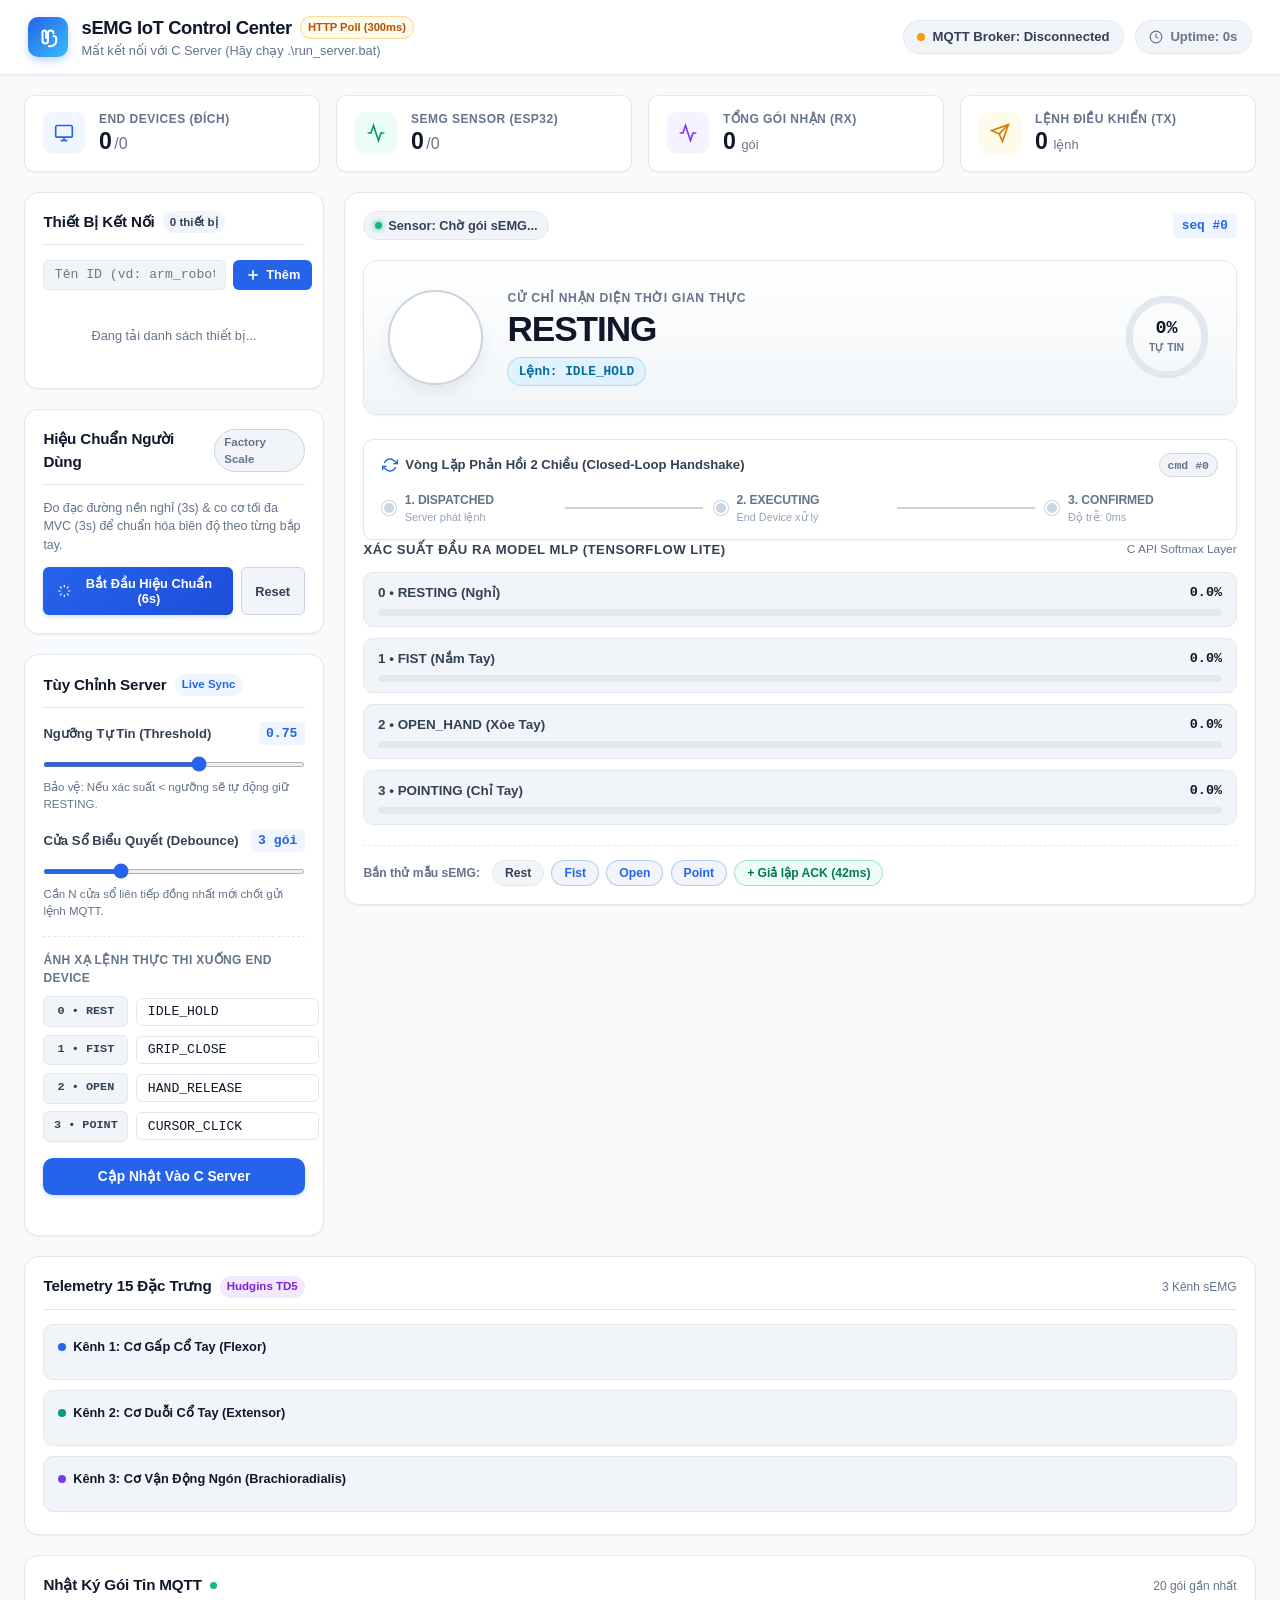
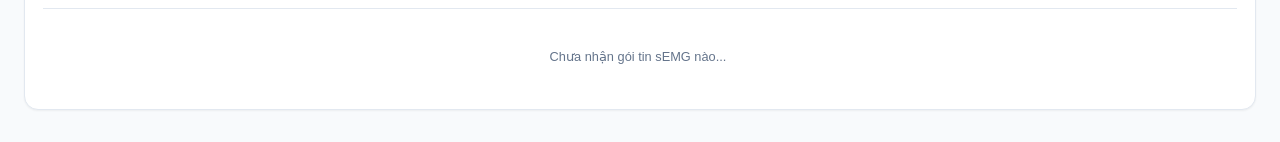
==== commit 7eb48a3d: "[UPDATE] Wed GUI" ====
--- a/Server/ui/index.html
+++ b/Server/ui/index.html
@@ -3,7 +3,7 @@
 <head>
   <meta charset="UTF-8">
   <meta name="viewport" content="width=device-width, initial-scale=1.0">
-  <title>sEMG IoT Gesture Control Center</title>
+  <title>sEMG IoT Gesture Control Center — Production Grade</title>
   <link rel="stylesheet" href="style.css">
 </head>
 <body>
@@ -19,7 +19,7 @@
       <div>
         <div class="brand-title-row">
           <h1>sEMG IoT Control Center</h1>
-          <span class="version-tag">C Runtime 1.0</span>
+          <span class="version-tag" id="sseTransportTag">SSE Stream &lt;2ms</span>
         </div>
         <p class="brand-sub" id="engineInfo">Đang kết nối C Server Backend (http://localhost:8080)...</p>
       </div>
@@ -37,7 +37,7 @@
     </div>
   </header>
 
-  <!-- 2. Slim Metric Strip (KPIs trải ngang gọn gàng) -->
+  <!-- 2. Slim Metric Strip (KPIs) -->
   <section class="metric-strip">
     <div class="metric-tile">
       <div class="metric-icon blue">
@@ -83,7 +83,7 @@
   <!-- 3. Main Workspace: Mission Control 3 Cột -->
   <main class="mission-control-grid">
 
-    <!-- CỘT 1: Quản lý Thiết bị (Fleet) & Tùy chỉnh (Config) -->
+    <!-- CỘT 1: Quản lý Thiết bị (Fleet) + Hiệu chuẩn (Calibration) + Tùy chỉnh (Config) -->
     <aside class="col-panel col-fleet">
       <!-- 1.1 Danh sách Thiết bị -->
       <section class="card">
@@ -107,7 +107,55 @@
         </div>
       </section>
 
-      <!-- 1.2 Cấu hình Thông số Server -->
+      <!-- 1.2 Tầng Hiệu Chuẩn Động 2 Bước (MVC / Baseline Calibration) -->
+      <section class="card calib-card">
+        <div class="card-header">
+          <div class="header-label-group">
+            <h2>Hiệu Chuẩn Người Dùng</h2>
+            <span class="calib-status-badge" id="calibBadge">Factory Scale</span>
+          </div>
+        </div>
+
+        <p class="calib-tip-text">Đo đạc đường nền nghỉ (3s) &amp; co cơ tối đa MVC (3s) để chuẩn hóa biên độ theo từng bắp tay.</p>
+
+        <!-- Trạng thái tiến trình hiệu chuẩn -->
+        <div class="calib-progress-box" id="calibProgressBox" style="display: none;">
+          <div class="calib-step-header">
+            <span class="calib-step-title" id="calibStepTitle">Bước 1: Giữ tay nghỉ thả lỏng...</span>
+            <span class="calib-step-pct" id="calibProgressText">0%</span>
+          </div>
+          <div class="calib-bar-track">
+            <div class="calib-bar-fill" id="calibProgressBar" style="width: 0%;"></div>
+          </div>
+        </div>
+
+        <div class="calib-metrics-summary" id="calibMetricsSummary" style="display: none;">
+          <div class="calib-metric-col">
+            <span>Ch1 Gain</span>
+            <strong id="gainCh1">1.0x</strong>
+          </div>
+          <div class="calib-metric-col">
+            <span>Ch2 Gain</span>
+            <strong id="gainCh2">1.0x</strong>
+          </div>
+          <div class="calib-metric-col">
+            <span>Ch3 Gain</span>
+            <strong id="gainCh3">1.0x</strong>
+          </div>
+        </div>
+
+        <div class="calib-btn-group">
+          <button class="btn-calib-start" id="btnStartCalib" onclick="startCalibration()">
+            <svg viewBox="0 0 24 24" width="16" height="16" fill="none" stroke="currentColor" stroke-width="2"><path d="M12 2v4M12 18v4M4.93 4.93l2.83 2.83M16.24 16.24l2.83 2.83M2 12h4M18 12h4M4.93 19.07l2.83-2.83M16.24 7.76l2.83-2.83"/></svg>
+            <span>Bắt Đầu Hiệu Chuẩn (6s)</span>
+          </button>
+          <button class="btn-calib-reset" onclick="resetCalibration()" title="Khôi phục mặc định">
+            <span>Reset</span>
+          </button>
+        </div>
+      </section>
+
+      <!-- 1.3 Cấu hình Thông số Server -->
       <section class="card config-card">
         <div class="card-header">
           <div class="header-label-group">
@@ -168,7 +216,7 @@
     </aside>
 
 
-    <!-- CỘT 2: Tâm điểm Thị giác (Focal Stage) - Hero Visualizer & Xác suất MLP -->
+    <!-- CỘT 2: Tâm điểm Thị giác (Focal Stage) - Hero Visualizer + Closed-Loop ACK + Xác suất MLP -->
     <main class="col-panel col-hero">
       <section class="card hero-stage-card">
         <div class="stage-top-meta">
@@ -207,6 +255,43 @@
           </div>
         </div>
 
+        <!-- Closed-Loop Handshake ACK Timeline Widget -->
+        <div class="closed-loop-card">
+          <div class="closed-loop-header">
+            <div class="loop-title-group">
+              <svg viewBox="0 0 24 24" width="16" height="16" fill="none" stroke="currentColor" stroke-width="2"><polyline points="23 4 23 10 17 10"/><polyline points="1 20 1 14 7 14"/><path d="M3.51 9a9 9 0 0 1 14.85-3.36L23 10M1 14l4.64 4.36A9 9 0 0 0 20.49 15"/></svg>
+              <span>Vòng Lặp Phản Hồi 2 Chiều (Closed-Loop Handshake)</span>
+            </div>
+            <span class="loop-cmd-tag" id="ackCmdTag">cmd #0</span>
+          </div>
+
+          <div class="loop-stepper">
+            <div class="loop-step" id="stepDispatched">
+              <span class="step-dot"></span>
+              <div class="step-meta">
+                <strong>1. DISPATCHED</strong>
+                <span class="step-sub">Server phát lệnh</span>
+              </div>
+            </div>
+            <div class="loop-connector" id="conn1"></div>
+            <div class="loop-step" id="stepExecuting">
+              <span class="step-dot"></span>
+              <div class="step-meta">
+                <strong>2. EXECUTING</strong>
+                <span class="step-sub">End Device xử lý</span>
+              </div>
+            </div>
+            <div class="loop-connector" id="conn2"></div>
+            <div class="loop-step" id="stepConfirmed">
+              <span class="step-dot"></span>
+              <div class="step-meta">
+                <strong id="ackStatusLabel">3. CONFIRMED</strong>
+                <span class="step-sub" id="ackLatencyLabel">Độ trễ: 0ms</span>
+              </div>
+            </div>
+          </div>
+        </div>
+
         <!-- 4 Thanh Xác Suất MLP Output -->
         <div class="probabilities-section">
           <div class="prob-header">
@@ -249,7 +334,7 @@
           </div>
         </div>
 
-        <!-- Thanh Giả lập Test nhanh gói tin -->
+        <!-- Thanh Giả lập Test nhanh gói tin & ACK -->
         <div class="simulator-strip">
           <span class="sim-caption">Bắn thử mẫu sEMG:</span>
           <div class="sim-pill-group">
@@ -257,6 +342,9 @@
             <button class="sim-pill primary" onclick="sendSimGesture('FIST')">Fist</button>
             <button class="sim-pill primary" onclick="sendSimGesture('OPEN_HAND')">Open</button>
             <button class="sim-pill primary" onclick="sendSimGesture('POINTING')">Point</button>
+            <button class="sim-pill success" onclick="simulateEndDeviceAck()" title="Giả lập End Device hoàn tất lệnh trong 42ms">
+              + Giả lập ACK (42ms)
+            </button>
           </div>
         </div>
       </section>
--- a/Server/ui/style.css
+++ b/Server/ui/style.css
@@ -1126,3 +1126,343 @@
   font-size: 0.8rem;
   padding: 1.5rem 0;
 }
+
+/* ==========================================================================
+   2-Step MVC / Baseline Calibration Component
+   ========================================================================== */
+.calib-card {
+  margin-top: 1rem;
+}
+
+.calib-status-badge {
+  font-size: 0.72rem;
+  font-weight: 700;
+  padding: 0.2rem 0.55rem;
+  border-radius: 999px;
+  background: var(--bg-subtle);
+  border: 1px solid var(--border-medium);
+  color: var(--text-muted);
+  transition: all 0.2s ease;
+}
+
+.calib-status-badge.calibrated {
+  background: var(--status-online-soft);
+  color: #047857;
+  border-color: rgba(16, 185, 129, 0.35);
+}
+
+.calib-status-badge.resting {
+  background: #fffbeb;
+  color: #b45309;
+  border-color: rgba(245, 158, 11, 0.4);
+  animation: pulseCalib 1.5s infinite;
+}
+
+.calib-status-badge.mvc {
+  background: #fef2f2;
+  color: #b91c1c;
+  border-color: rgba(239, 68, 68, 0.4);
+  animation: pulseCalib 1s infinite;
+}
+
+@keyframes pulseCalib {
+  0%, 100% { opacity: 1; transform: scale(1); }
+  50% { opacity: 0.85; transform: scale(1.03); }
+}
+
+.calib-tip-text {
+  font-size: 0.78rem;
+  color: var(--text-muted);
+  line-height: 1.45;
+  margin-bottom: 0.85rem;
+}
+
+.calib-progress-box {
+  background: var(--bg-subtle);
+  border: 1px solid var(--border-light);
+  border-radius: var(--radius-sm);
+  padding: 0.7rem 0.85rem;
+  margin-bottom: 0.85rem;
+}
+
+.calib-step-header {
+  display: flex;
+  justify-content: space-between;
+  align-items: center;
+  margin-bottom: 0.45rem;
+}
+
+.calib-step-title {
+  font-size: 0.78rem;
+  font-weight: 600;
+  color: var(--text-primary);
+}
+
+.calib-step-pct {
+  font-family: var(--font-mono);
+  font-size: 0.78rem;
+  font-weight: 700;
+  color: var(--accent-primary);
+}
+
+.calib-bar-track {
+  width: 100%;
+  height: 6px;
+  background: var(--bg-inset);
+  border-radius: 999px;
+  overflow: hidden;
+}
+
+.calib-bar-fill {
+  height: 100%;
+  background: linear-gradient(90deg, #2563eb, #38bdf8);
+  border-radius: 999px;
+  transition: width 0.25s ease;
+}
+
+.calib-metrics-summary {
+  display: grid;
+  grid-template-columns: repeat(3, 1fr);
+  gap: 0.5rem;
+  background: #f8fafc;
+  border: 1px solid var(--border-light);
+  border-radius: var(--radius-sm);
+  padding: 0.5rem 0.6rem;
+  margin-bottom: 0.85rem;
+}
+
+.calib-metric-col {
+  display: flex;
+  flex-direction: column;
+  align-items: center;
+  gap: 0.15rem;
+}
+
+.calib-metric-col span {
+  font-size: 0.7rem;
+  color: var(--text-muted);
+  font-weight: 600;
+}
+
+.calib-metric-col strong {
+  font-family: var(--font-mono);
+  font-size: 0.95rem;
+  font-weight: 700;
+  color: var(--accent-primary);
+}
+
+.calib-btn-group {
+  display: flex;
+  gap: 0.5rem;
+}
+
+.btn-calib-start {
+  flex: 1;
+  display: flex;
+  align-items: center;
+  justify-content: center;
+  gap: 0.45rem;
+  padding: 0.55rem 0.85rem;
+  background: linear-gradient(135deg, #2563eb, #1d4ed8);
+  color: #ffffff;
+  border: none;
+  border-radius: var(--radius-sm);
+  font-size: 0.8rem;
+  font-weight: 600;
+  cursor: pointer;
+  box-shadow: 0 2px 4px rgba(37, 99, 235, 0.2);
+  transition: all 0.15s ease;
+}
+
+.btn-calib-start:hover:not(:disabled) {
+  filter: brightness(1.08);
+  transform: translateY(-1px);
+}
+
+.btn-calib-start:disabled {
+  opacity: 0.65;
+  cursor: not-allowed;
+  transform: none;
+}
+
+.btn-calib-reset {
+  display: flex;
+  align-items: center;
+  justify-content: center;
+  padding: 0.55rem 0.85rem;
+  background: var(--bg-subtle);
+  border: 1px solid var(--border-medium);
+  border-radius: var(--radius-sm);
+  font-size: 0.8rem;
+  font-weight: 600;
+  color: var(--text-secondary);
+  cursor: pointer;
+  transition: all 0.15s ease;
+}
+
+.btn-calib-reset:hover {
+  background: var(--bg-inset);
+  color: var(--text-primary);
+}
+
+/* ==========================================================================
+   Closed-Loop Command Handshake (ACK Stepper)
+   ========================================================================== */
+.closed-loop-card {
+  margin-top: 1.15rem;
+  background: #ffffff;
+  border: 1px solid var(--border-light);
+  border-radius: var(--radius-md);
+  padding: 0.85rem 1.1rem;
+  box-shadow: var(--shadow-sm);
+}
+
+.closed-loop-header {
+  display: flex;
+  justify-content: space-between;
+  align-items: center;
+  margin-bottom: 0.85rem;
+}
+
+.loop-title-group {
+  display: flex;
+  align-items: center;
+  gap: 0.45rem;
+  font-size: 0.82rem;
+  font-weight: 700;
+  color: var(--text-secondary);
+}
+
+.loop-title-group svg {
+  stroke: var(--accent-primary);
+}
+
+.loop-cmd-tag {
+  font-family: var(--font-mono);
+  font-size: 0.72rem;
+  font-weight: 700;
+  padding: 0.15rem 0.5rem;
+  border-radius: 999px;
+  background: var(--bg-subtle);
+  border: 1px solid var(--border-medium);
+  color: var(--text-muted);
+}
+
+.loop-stepper {
+  display: flex;
+  align-items: center;
+  justify-content: space-between;
+  gap: 0.4rem;
+}
+
+.loop-step {
+  display: flex;
+  align-items: center;
+  gap: 0.55rem;
+  flex: 1;
+}
+
+.step-dot {
+  width: 14px;
+  height: 14px;
+  border-radius: 50%;
+  background: #cbd5e1;
+  border: 2px solid #ffffff;
+  box-shadow: 0 0 0 1px #cbd5e1;
+  flex-shrink: 0;
+  transition: all 0.25s ease;
+}
+
+.step-meta {
+  display: flex;
+  flex-direction: column;
+}
+
+.step-meta strong {
+  font-size: 0.76rem;
+  font-weight: 700;
+  color: var(--text-muted);
+  letter-spacing: -0.01em;
+  transition: color 0.2s ease;
+}
+
+.step-meta .step-sub {
+  font-size: 0.68rem;
+  color: var(--text-subtle);
+}
+
+.loop-connector {
+  flex: 0.8;
+  height: 2px;
+  background: var(--border-medium);
+  margin: 0 0.25rem;
+  transition: background 0.25s ease;
+}
+
+.loop-connector.active {
+  background: var(--accent-primary);
+}
+
+/* Stepper state classes */
+.loop-step.active.dispatched .step-dot {
+  background: #f59e0b;
+  box-shadow: 0 0 0 3px rgba(245, 158, 11, 0.25);
+}
+.loop-step.active.dispatched strong {
+  color: #b45309;
+}
+
+.loop-step.active.executing .step-dot {
+  background: #2563eb;
+  box-shadow: 0 0 0 3px rgba(37, 99, 235, 0.25);
+  animation: pulseDot 1.4s infinite;
+}
+.loop-step.active.executing strong {
+  color: #1e40af;
+}
+
+.loop-step.active.confirmed .step-dot {
+  background: #10b981;
+  box-shadow: 0 0 0 3px rgba(16, 185, 129, 0.25);
+}
+.loop-step.active.confirmed strong {
+  color: #047857;
+}
+
+.loop-step.active.timeout .step-dot {
+  background: #ef4444;
+  box-shadow: 0 0 0 3px rgba(239, 68, 68, 0.25);
+}
+.loop-step.active.timeout strong {
+  color: #b91c1c;
+}
+
+@keyframes pulseDot {
+  0%, 100% { transform: scale(1); opacity: 1; }
+  50% { transform: scale(1.15); opacity: 0.8; }
+}
+
+/* Simulator extra pills */
+.sim-pill.success {
+  background: #ecfdf5;
+  color: #047857;
+  border-color: rgba(16, 185, 129, 0.35);
+  font-weight: 600;
+}
+
+.sim-pill.success:hover {
+  background: #d1fae5;
+  border-color: #10b981;
+}
+
+.version-tag.sse-active {
+  background: #ecfdf5;
+  color: #047857;
+  border-color: rgba(16, 185, 129, 0.35);
+}
+
+.version-tag.sse-polling {
+  background: #fffbeb;
+  color: #b45309;
+  border-color: rgba(245, 158, 11, 0.35);
+}
